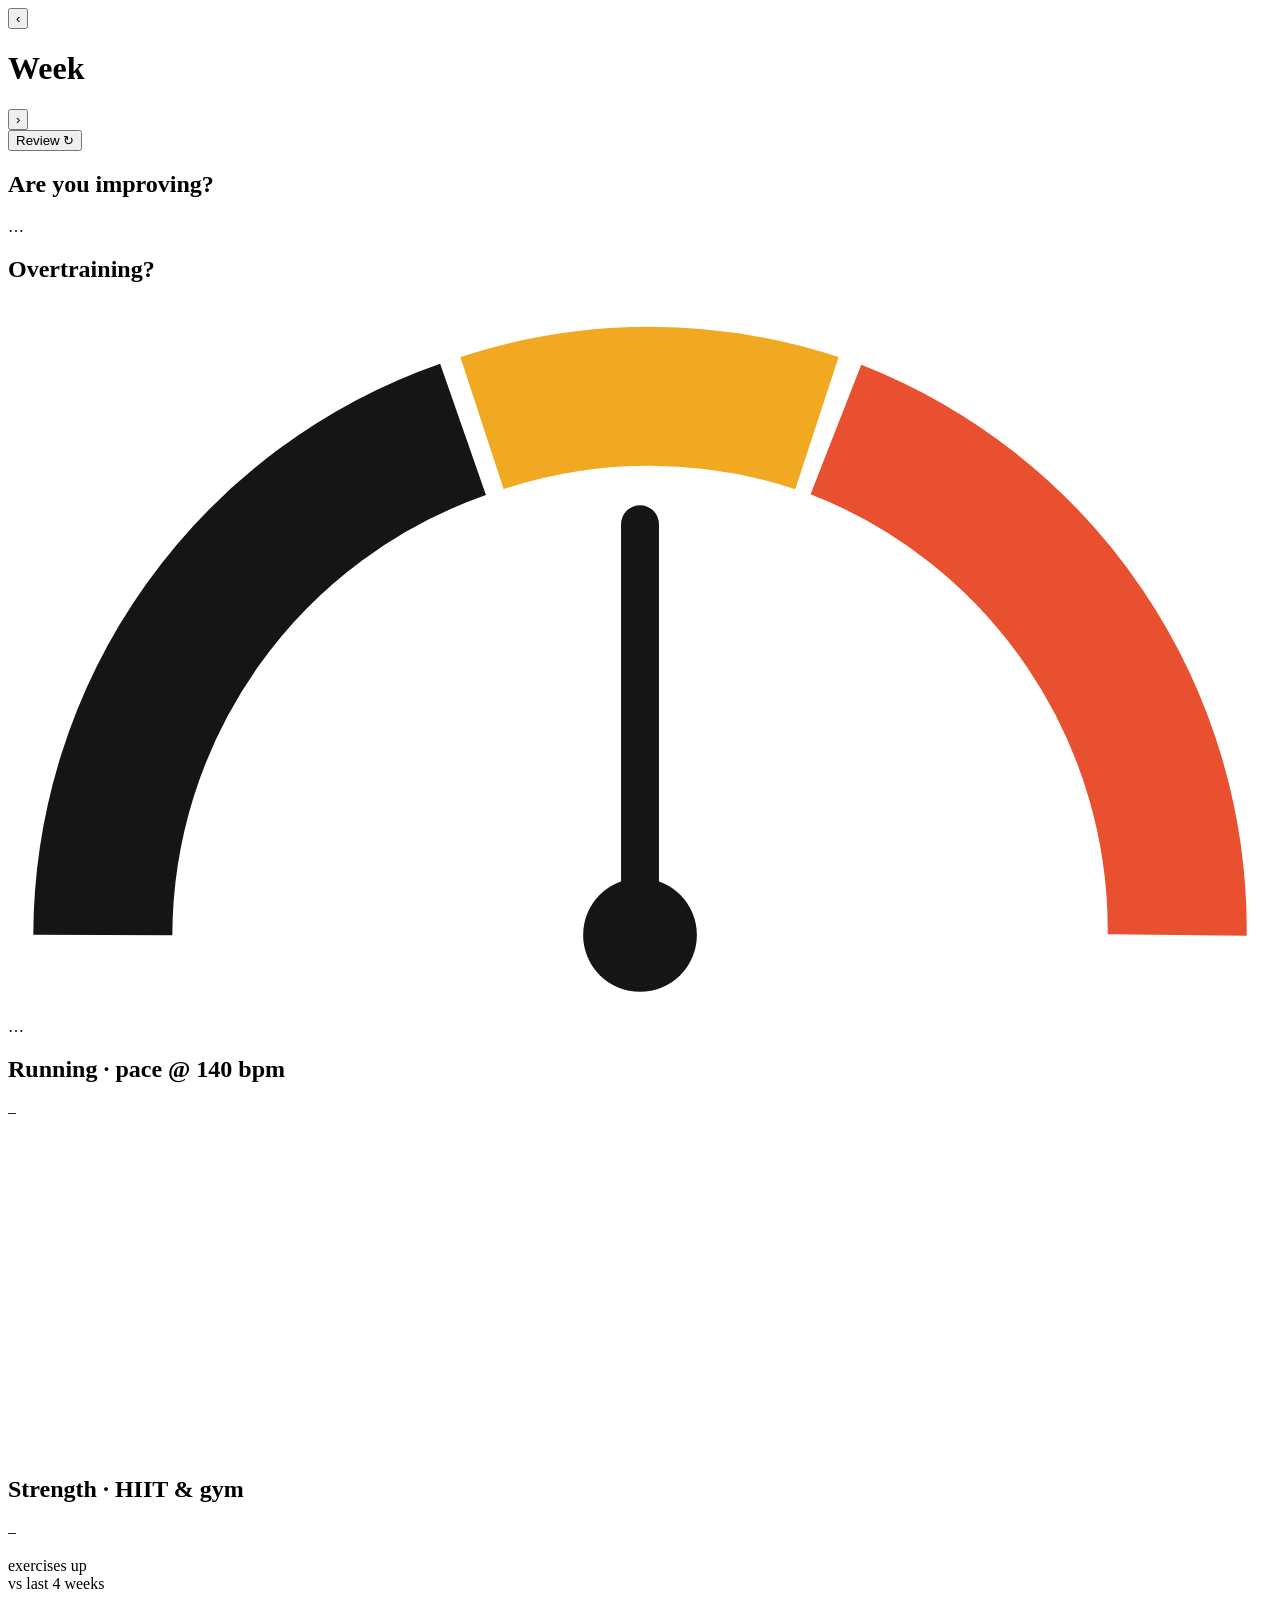
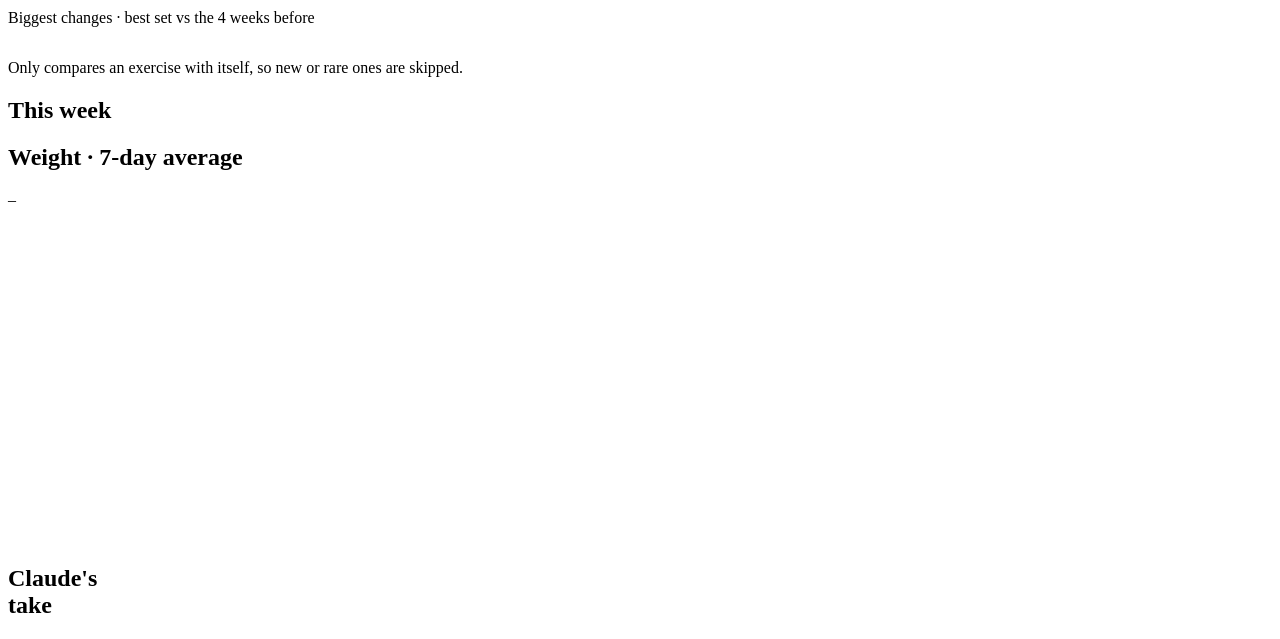
==== app/steady/static/index.html @ 01246076 "feat: weight trend toward your Garmin weight goal counts toward 'Are you improving?' - sync: patch g" ====
<!doctype html>
<html lang="en">
<head>
  <meta charset="utf-8">
  <meta name="viewport" content="width=device-width, initial-scale=1">
  <title>Steady</title>
  <link rel="icon" href="/static/favicon.svg" type="image/svg+xml">
  <link rel="stylesheet" href="/static/style.css">
</head>
<body>
  <main class="mc">
    <header class="bar">
      <div class="wkname">
        <button class="arrow" id="prev" aria-label="Previous week">‹</button>
        <h1 class="anton" id="weekno">Week</h1>
        <button class="arrow" id="next" aria-label="Next week">›</button>
      </div>
      <div class="meta">
        <span class="cap" id="dates"></span>
        <span class="sync" id="sync"></span>
      </div>
      <button class="primary" id="review-btn" aria-expanded="false" aria-controls="review-panel">Review ↻</button>
    </header>

    <section class="panel" id="review-panel" hidden>
      <form id="review-form">
        <fieldset>
          <legend class="note">Write a review for</legend>
          <label><input type="radio" name="range" value="week" checked> <span id="week-opt">This week</span></label>
          <label><input type="radio" name="range" value="4w"> Last 4 weeks</label>
          <label><input type="radio" name="range" value="custom"> Custom</label>
          <span class="custom">
            <label>From <input type="date" id="from"></label>
            <label>to <input type="date" id="to"></label>
          </span>
        </fieldset>
        <button class="primary" type="submit">Write it</button>
        <p class="note" id="review-status" role="status" aria-live="polite"></p>
      </form>
    </section>

    <div class="grid">
      <section class="tile verdict">
        <h2 class="cap">Are you improving?</h2>
        <p class="anton big" id="verdict">…</p>
        <p class="note" id="verdict-line"></p>
        <span class="disc d1" aria-hidden="true"></span><span class="disc d2" aria-hidden="true"></span>
      </section>

      <section class="tile gauge">
        <h2 class="cap">Overtraining?</h2>
        <svg viewBox="0 0 200 110" id="gauge-svg" role="img" aria-labelledby="gauge-word">
          <path d="M15 100 A85 85 0 0 1 72 20" fill="none" stroke="#151515" stroke-width="22"/>
          <path d="M75 19 A85 85 0 0 1 128 19" fill="none" stroke="#F2A922" stroke-width="22"/>
          <path d="M131 20 A85 85 0 0 1 185 100" fill="none" stroke="#E8502F" stroke-width="22"/>
          <line id="needle" x1="100" y1="100" x2="100" y2="35" stroke="#151515" stroke-width="6" stroke-linecap="round"/>
          <circle cx="100" cy="100" r="9" fill="#151515"/>
        </svg>
        <p class="anton mid" id="gauge-word">…</p>
        <p class="cap" id="gauge-line"></p>
      </section>

      <section class="tile running">
        <h2 class="cap">Running · pace @ 140 bpm</h2>
        <p class="num" id="pace">–</p>
        <svg viewBox="0 0 200 50" preserveAspectRatio="none" id="trend" aria-hidden="true"></svg>
        <p class="cap" id="pace-line"></p>
      </section>

      <section class="tile strength">
        <div>
          <h2 class="cap pink">Strength · HIIT &amp; gym</h2>
          <p class="anton big" id="str-n">–</p>
          <p class="cap">exercises up<br>vs last 4 weeks</p>
        </div>
        <div>
          <p class="note">Biggest changes · best set vs the 4 weeks before</p>
          <table class="ex"><tbody id="str-rows"></tbody></table>
          <p class="note small">Only compares an exercise with itself, so new or rare ones are skipped.</p>
        </div>
      </section>

      <section class="tile week">
        <div class="week-head">
          <h2 class="note" id="week-sum">This week</h2>
          <p class="note pair" id="pair" hidden></p>
        </div>
        <ol class="wk" id="days"></ol>
      </section>

      <section class="tile weight">
        <h2 class="cap">Weight · 7-day average</h2>
        <p class="num" id="kg">–</p>
        <svg viewBox="0 0 200 50" preserveAspectRatio="none" id="wtrend" aria-hidden="true"></svg>
        <p class="cap" id="kg-line"></p>
      </section>

      <section class="tile take">
        <h2 class="anton take-h">Claude's<br>take</h2>
        <div>
          <p id="take-text"></p>
          <p class="cap" id="take-meta"></p>
        </div>
      </section>
    </div>

    <section class="past" id="past" hidden>
      <h2 class="anton">Past reviews</h2>
      <div id="past-list"></div>
    </section>
  </main>
  <script src="/static/app.js"></script>
</body>
</html>
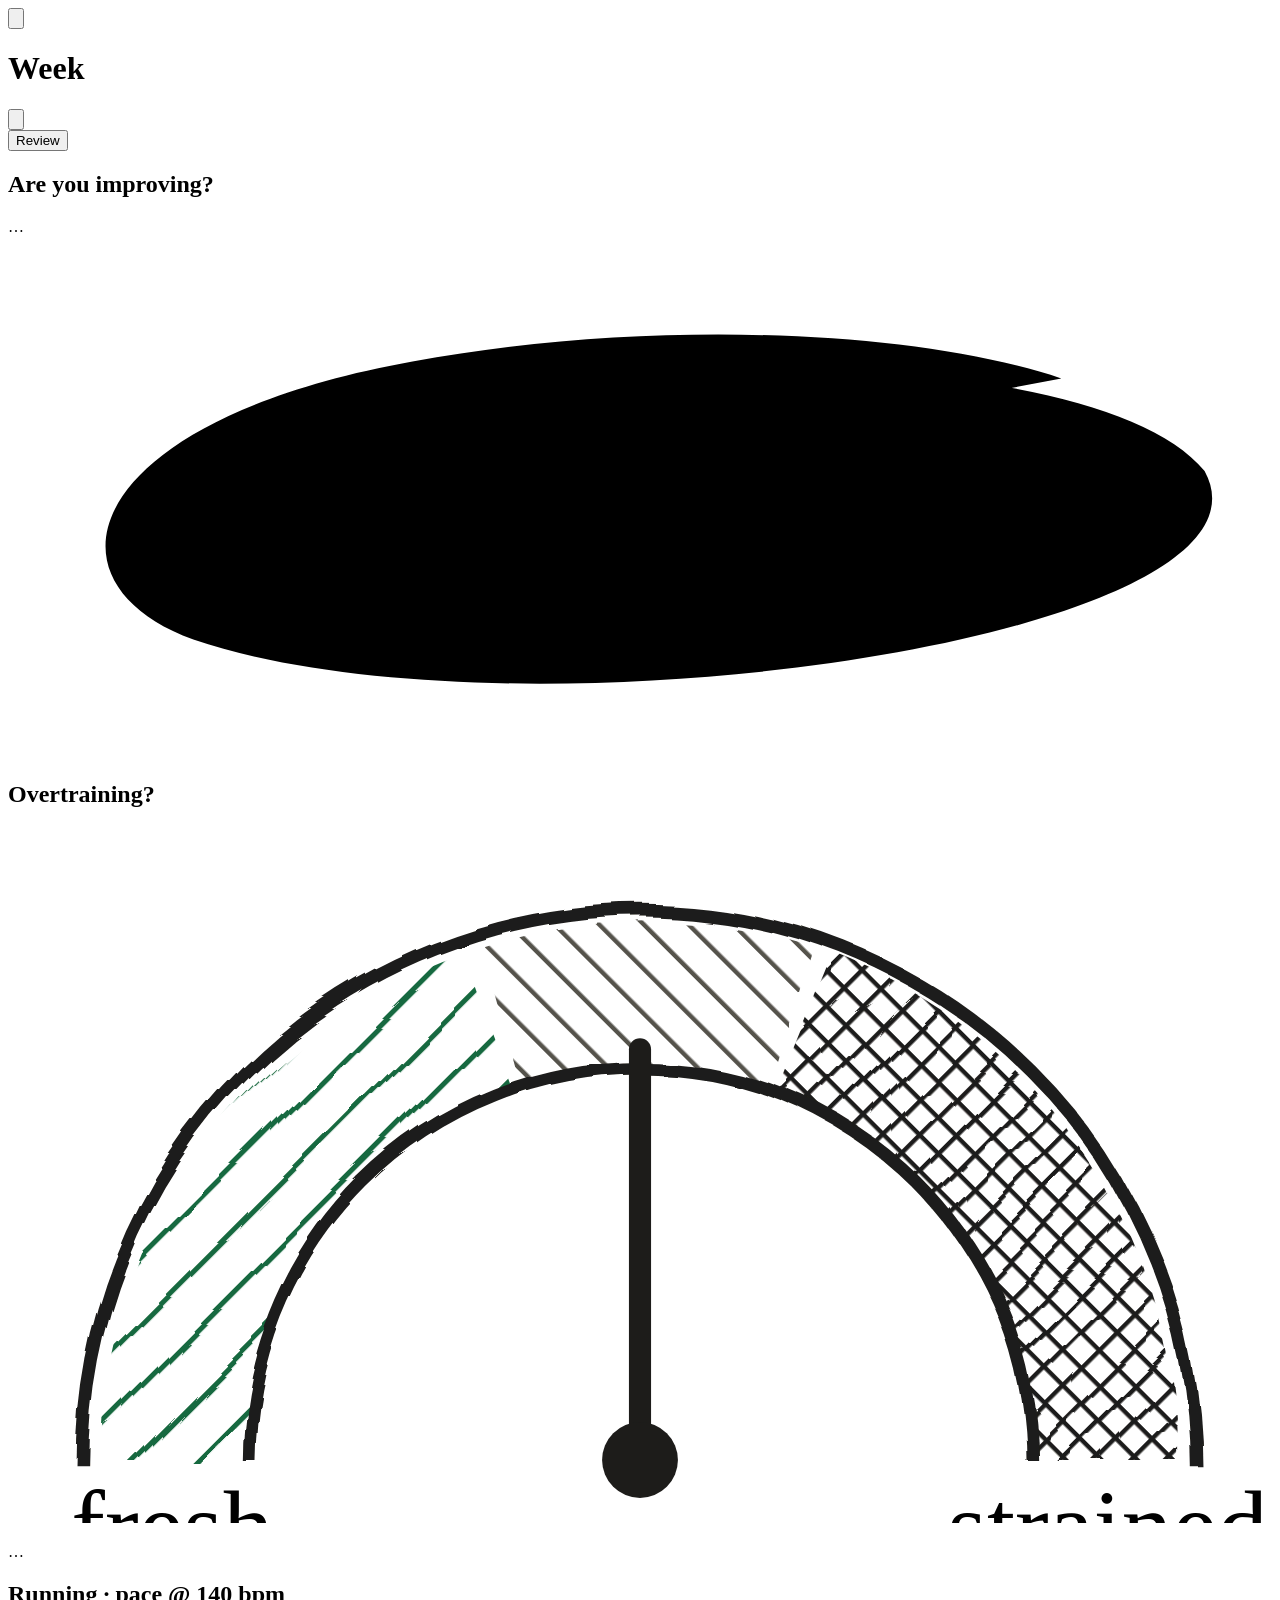
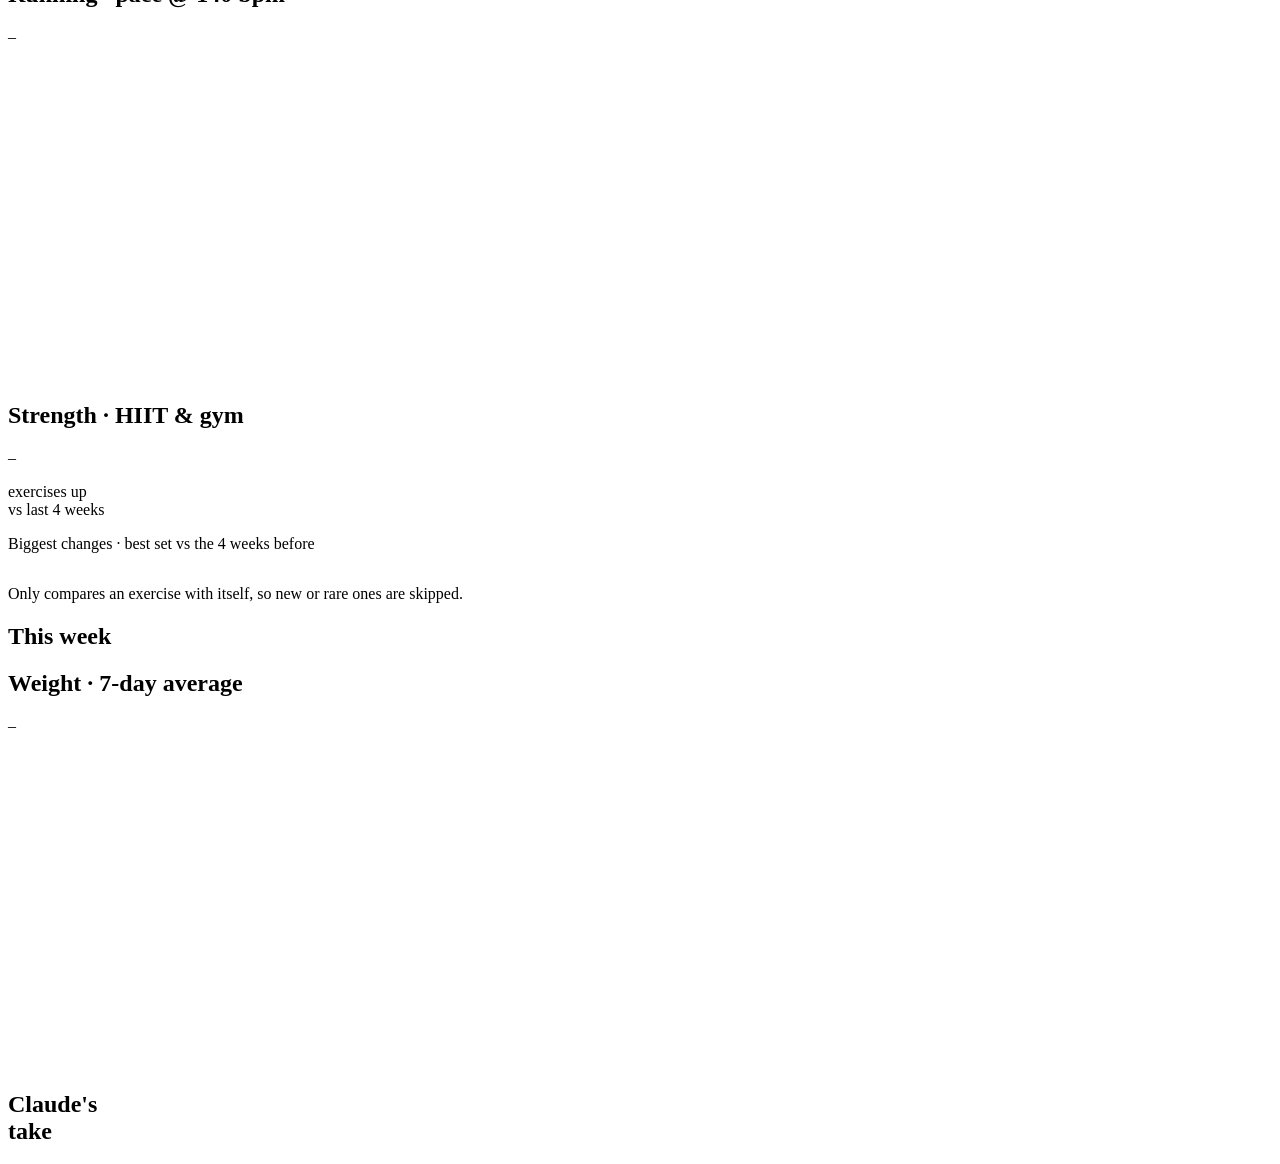
==== commit 7ba0d163: "Restyle dashboard as a conceptual sketch sheet Hand-ruled ink boxes on grainy paper, crosshatching f" ====
--- a/app/steady/static/index.html
+++ b/app/steady/static/index.html
@@ -8,21 +8,25 @@
   <link rel="stylesheet" href="/static/style.css">
 </head>
 <body>
+  <svg width="0" height="0" style="position:absolute" aria-hidden="true" focusable="false">
+    <filter id="rough-a"><feTurbulence type="fractalNoise" baseFrequency="0.03" numOctaves="2" seed="3"/><feDisplacementMap in="SourceGraphic" scale="4"/></filter>
+    <filter id="rough-b"><feTurbulence type="fractalNoise" baseFrequency="0.05" numOctaves="2" seed="11"/><feDisplacementMap in="SourceGraphic" scale="3"/></filter>
+  </svg>
   <main class="mc">
-    <header class="bar">
+    <header class="bar rule-line">
       <div class="wkname">
-        <button class="arrow" id="prev" aria-label="Previous week">‹</button>
-        <h1 class="anton" id="weekno">Week</h1>
-        <button class="arrow" id="next" aria-label="Next week">›</button>
+        <button class="arrow" id="prev" aria-label="Previous week"><svg viewBox="0 0 24 24" aria-hidden="true"><path d="M15 4 C11 8 8 10 6 12 C9 14 12 17 15 20"/></svg></button>
+        <h1 class="sk" id="weekno">Week</h1>
+        <button class="arrow" id="next" aria-label="Next week"><svg viewBox="0 0 24 24" aria-hidden="true"><path d="M9 4 C13 8 16 10 18 12 C15 14 12 17 9 20"/></svg></button>
       </div>
       <div class="meta">
         <span class="cap" id="dates"></span>
         <span class="sync" id="sync"></span>
       </div>
-      <button class="primary" id="review-btn" aria-expanded="false" aria-controls="review-panel">Review ↻</button>
+      <button class="primary" id="review-btn" aria-expanded="false" aria-controls="review-panel">Review</button>
     </header>
 
-    <section class="panel" id="review-panel" hidden>
+    <section class="rule panel" id="review-panel" hidden>
       <form id="review-form">
         <fieldset>
           <legend class="note">Write a review for</legend>
@@ -40,47 +44,58 @@
     </section>
 
     <div class="grid">
-      <section class="tile verdict">
+      <section class="rule tile verdict">
         <h2 class="cap">Are you improving?</h2>
-        <p class="anton big" id="verdict">…</p>
-        <p class="note" id="verdict-line"></p>
-        <span class="disc d1" aria-hidden="true"></span><span class="disc d2" aria-hidden="true"></span>
+        <div class="verdict-word">
+          <p class="sk big" id="verdict">…</p>
+          <svg class="scribble" viewBox="0 0 300 120" preserveAspectRatio="none" aria-hidden="true"><path d="M40 70 C30 26 250 10 284 52 C306 92 120 118 44 92 C6 78 18 40 96 26 C150 16 214 18 250 30"/></svg>
+        </div>
+        <p class="note annot" id="verdict-line"></p>
       </section>
 
-      <section class="tile gauge">
+      <section class="rule tile gauge">
         <h2 class="cap">Overtraining?</h2>
         <svg viewBox="0 0 200 110" id="gauge-svg" role="img" aria-labelledby="gauge-word">
-          <path d="M15 100 A85 85 0 0 1 72 20" fill="none" stroke="#151515" stroke-width="22"/>
-          <path d="M75 19 A85 85 0 0 1 128 19" fill="none" stroke="#F2A922" stroke-width="22"/>
-          <path d="M131 20 A85 85 0 0 1 185 100" fill="none" stroke="#E8502F" stroke-width="22"/>
-          <line id="needle" x1="100" y1="100" x2="100" y2="35" stroke="#151515" stroke-width="6" stroke-linecap="round"/>
-          <circle cx="100" cy="100" r="9" fill="#151515"/>
+          <defs>
+            <pattern id="h1" width="7" height="7" patternUnits="userSpaceOnUse" patternTransform="rotate(45)"><line x1="0" y1="0" x2="0" y2="7" stroke="#18693F" stroke-width="1.6"/></pattern>
+            <pattern id="h2" width="5" height="5" patternUnits="userSpaceOnUse" patternTransform="rotate(-45)"><line x1="0" y1="0" x2="0" y2="5" stroke="#55524C" stroke-width="1.4"/></pattern>
+            <pattern id="h3" width="4" height="4" patternUnits="userSpaceOnUse" patternTransform="rotate(45)"><path d="M0 0V4M0 0H4" stroke="#1D1C1A" stroke-width="1.4"/></pattern>
+          </defs>
+          <g class="ink" filter="url(#rough-b)">
+            <path d="M15 100 A85 85 0 0 1 72 20 L80 42 A62 62 0 0 0 38 100 Z" fill="url(#h1)"/>
+            <path d="M75 19 A85 85 0 0 1 128 19 L121 41 A62 62 0 0 0 81 41 Z" fill="url(#h2)"/>
+            <path d="M131 20 A85 85 0 0 1 185 100 L162 100 A62 62 0 0 0 122 42 Z" fill="url(#h3)"/>
+            <path d="M12 101 A88 88 0 0 1 188 101 M38 100 A62 62 0 0 1 162 100" fill="none" stroke="#1D1C1A" stroke-width="2"/>
+          </g>
+          <text x="26" y="116" class="g-l" text-anchor="middle">fresh</text><text x="174" y="116" class="g-l" text-anchor="middle">strained</text>
+          <line id="needle" x1="100" y1="100" x2="100" y2="35" stroke="#1D1C1A" stroke-width="3.5" stroke-linecap="round"/>
+          <circle cx="100" cy="100" r="6" fill="#1D1C1A"/>
         </svg>
-        <p class="anton mid" id="gauge-word">…</p>
-        <p class="cap" id="gauge-line"></p>
+        <p class="sk mid" id="gauge-word">…</p>
+        <p class="note" id="gauge-line"></p>
       </section>
 
-      <section class="tile running">
+      <section class="rule tile running">
         <h2 class="cap">Running · pace @ 140 bpm</h2>
         <p class="num" id="pace">–</p>
         <svg viewBox="0 0 200 50" preserveAspectRatio="none" id="trend" aria-hidden="true"></svg>
-        <p class="cap" id="pace-line"></p>
+        <p class="note" id="pace-line"></p>
       </section>
 
-      <section class="tile strength">
+      <section class="rule tile strength">
         <div>
-          <h2 class="cap pink">Strength · HIIT &amp; gym</h2>
-          <p class="anton big" id="str-n">–</p>
-          <p class="cap">exercises up<br>vs last 4 weeks</p>
+          <h2 class="cap">Strength · HIIT &amp; gym</h2>
+          <p class="sk big" id="str-n">–</p>
+          <p class="note">exercises up<br>vs last 4 weeks</p>
         </div>
         <div>
-          <p class="note">Biggest changes · best set vs the 4 weeks before</p>
+          <p class="cap">Biggest changes · best set vs the 4 weeks before</p>
           <table class="ex"><tbody id="str-rows"></tbody></table>
           <p class="note small">Only compares an exercise with itself, so new or rare ones are skipped.</p>
         </div>
       </section>
 
-      <section class="tile week">
+      <section class="rule tile week">
         <div class="week-head">
           <h2 class="note" id="week-sum">This week</h2>
           <p class="note pair" id="pair" hidden></p>
@@ -88,24 +103,24 @@
         <ol class="wk" id="days"></ol>
       </section>
 
-      <section class="tile weight">
+      <section class="rule tile weight">
         <h2 class="cap">Weight · 7-day average</h2>
         <p class="num" id="kg">–</p>
         <svg viewBox="0 0 200 50" preserveAspectRatio="none" id="wtrend" aria-hidden="true"></svg>
-        <p class="cap" id="kg-line"></p>
+        <p class="note" id="kg-line"></p>
       </section>
 
-      <section class="tile take">
-        <h2 class="anton take-h">Claude's<br>take</h2>
+      <section class="rule tile take">
+        <h2 class="sk take-h">Claude's<br>take</h2>
         <div>
           <p id="take-text"></p>
-          <p class="cap" id="take-meta"></p>
+          <p class="note" id="take-meta"></p>
         </div>
       </section>
     </div>
 
-    <section class="past" id="past" hidden>
-      <h2 class="anton">Past reviews</h2>
+    <section class="rule past" id="past" hidden>
+      <h2 class="sk">Past reviews</h2>
       <div id="past-list"></div>
     </section>
   </main>
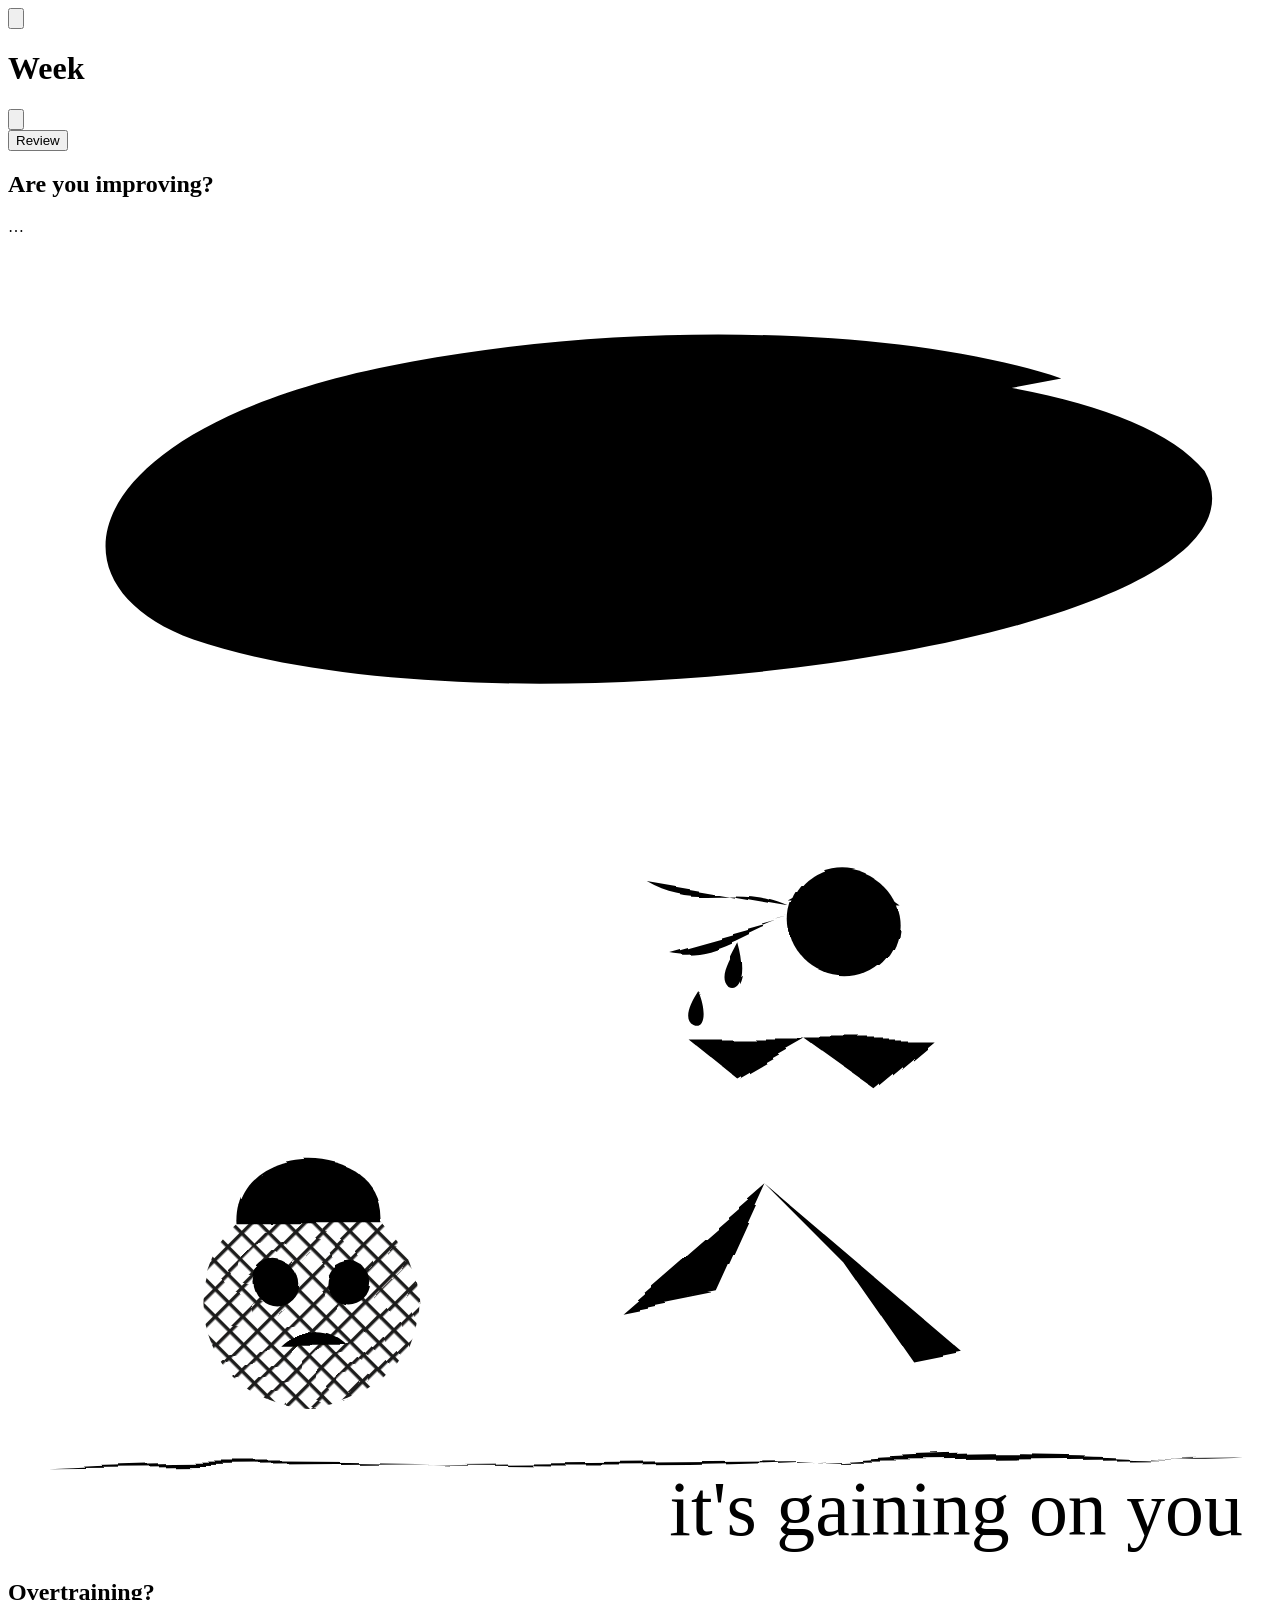
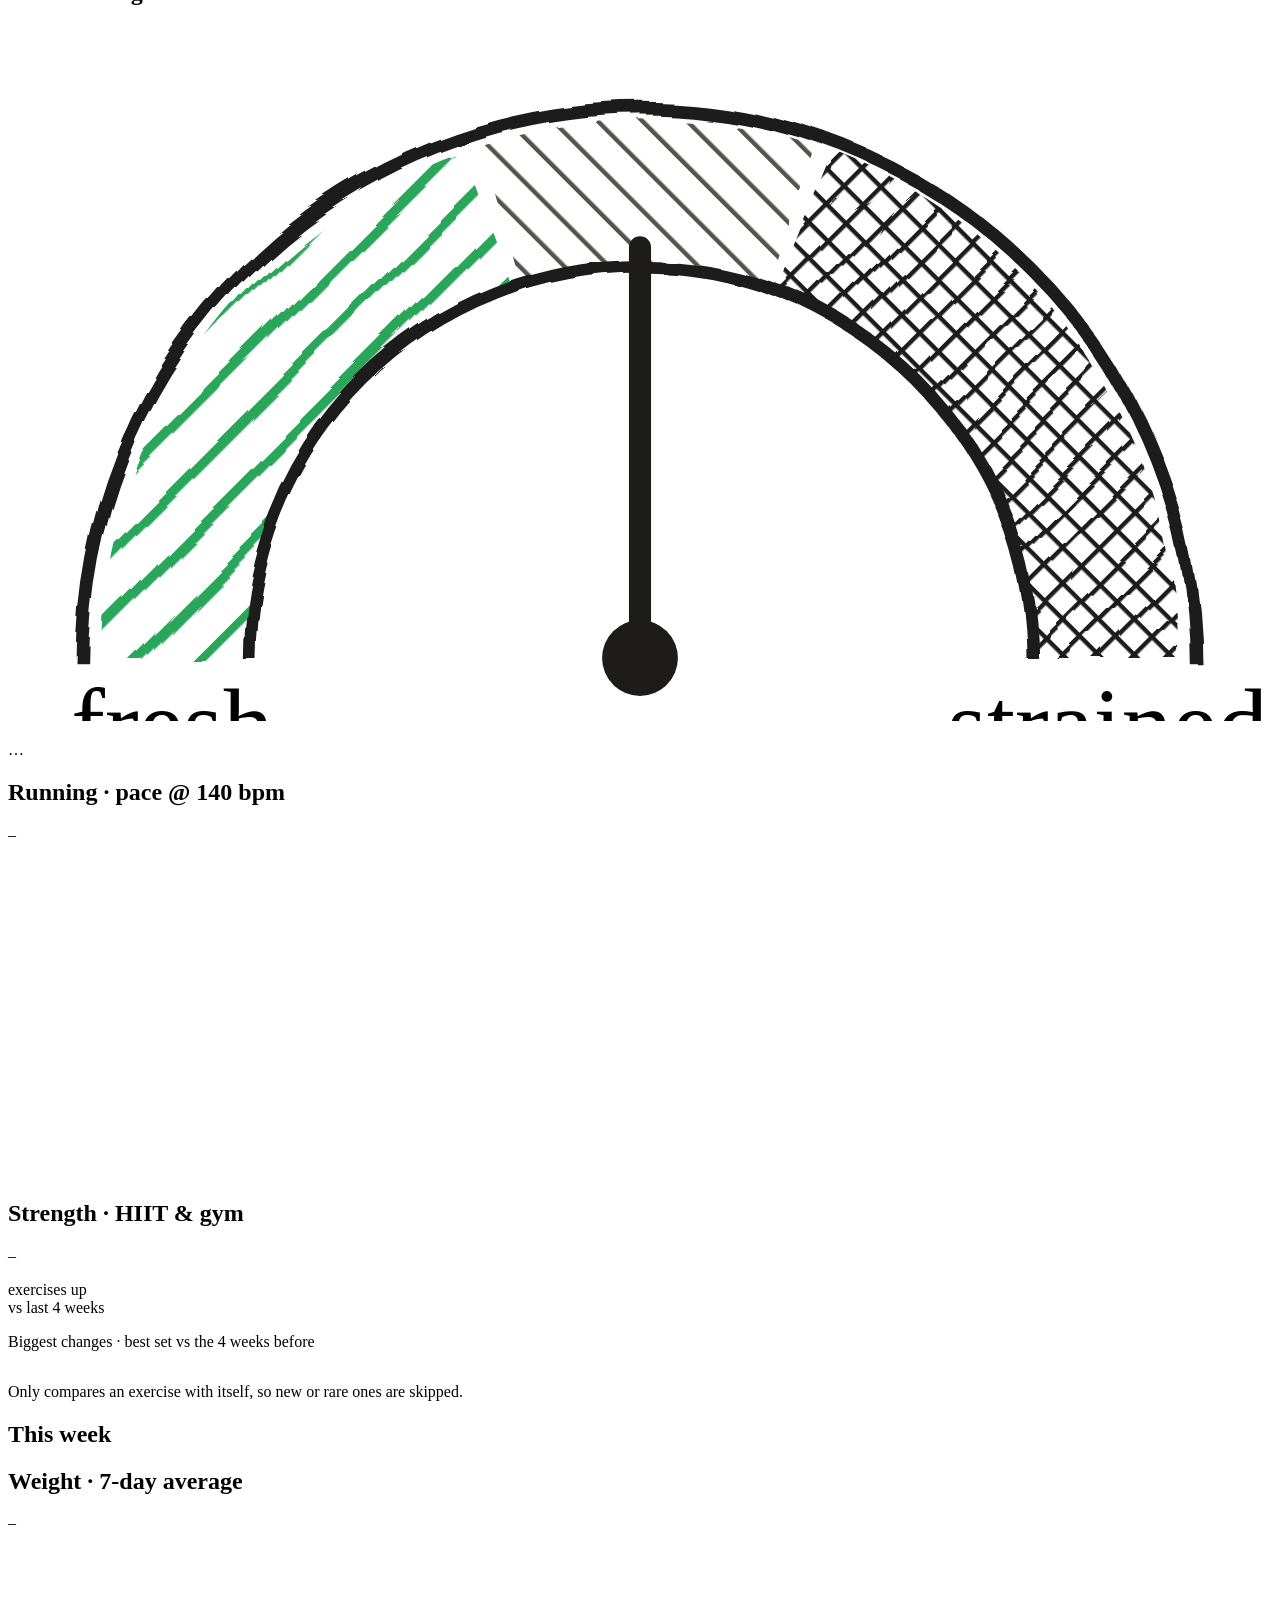
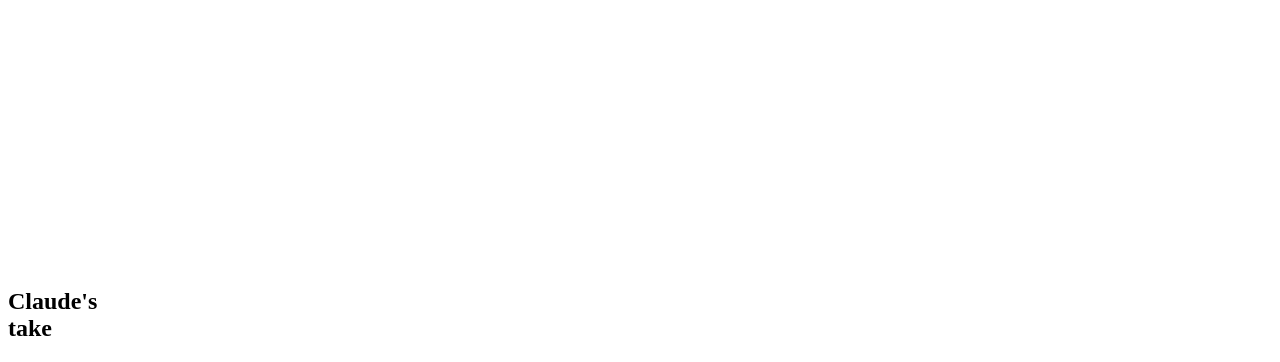
==== commit f37d3127: "Add sport doodle to the verdict, make the green louder Stick runner chased by a kettlebell. A highli" ====
--- a/app/steady/static/index.html
+++ b/app/steady/static/index.html
@@ -51,13 +51,31 @@
           <svg class="scribble" viewBox="0 0 300 120" preserveAspectRatio="none" aria-hidden="true"><path d="M40 70 C30 26 250 10 284 52 C306 92 120 118 44 92 C6 78 18 40 96 26 C150 16 214 18 250 30"/></svg>
         </div>
         <p class="note annot" id="verdict-line"></p>
+        <svg class="doodle" viewBox="0 0 260 160" aria-hidden="true" focusable="false">
+          <g class="ink" filter="url(#rough-b)">
+            <path class="ground" d="M8 142 C60 139 120 144 180 140 C215 138 238 141 254 140"/>
+            <circle cx="172" cy="30" r="11"/>
+            <path class="band" d="M161 26 C168 22 178 22 183 26 M161 27 C150 22 142 28 132 22 M161 29 C152 31 146 38 136 36"/>
+            <path d="M168 42 L156 84 M164 54 L178 64 L190 54 M164 54 L150 62 L140 54 M156 84 L172 100 L186 120 L196 118 M156 84 L146 106 L126 110"/>
+            <path d="M177 32 C179 34 179 36 177 37"/>
+            <path class="sweat" d="M150 34 C148 38 146 41 148 43 C150 44 152 41 150 34 M142 44 C140 47 139 50 141 51 C143 52 144 49 142 44"/>
+            <path class="speed" d="M112 48 H132 M106 62 H128 M114 76 H134"/>
+            <circle cx="62" cy="108" r="22" fill="url(#h3)"/>
+            <path d="M47 92 C46 74 78 74 77 92"/>
+            <circle cx="55" cy="104" r="4.5" class="eye"/><circle cx="70" cy="104" r="4.5" class="eye"/>
+            <path d="M49 96 L59 99 M76 96 L66 99 M56 117 C60 113 66 113 70 117"/>
+            <path d="M54 129 L46 140 M70 129 L80 139 M42 140 H50 M78 139 H86"/>
+            <path class="speed" d="M8 96 H28 M4 110 H24 M10 124 H30"/>
+          </g>
+          <text x="254" y="156" text-anchor="end" class="doodle-note">it's gaining on you</text>
+        </svg>
       </section>
 
       <section class="rule tile gauge">
         <h2 class="cap">Overtraining?</h2>
         <svg viewBox="0 0 200 110" id="gauge-svg" role="img" aria-labelledby="gauge-word">
           <defs>
-            <pattern id="h1" width="7" height="7" patternUnits="userSpaceOnUse" patternTransform="rotate(45)"><line x1="0" y1="0" x2="0" y2="7" stroke="#18693F" stroke-width="1.6"/></pattern>
+            <pattern id="h1" width="7" height="7" patternUnits="userSpaceOnUse" patternTransform="rotate(45)"><line x1="0" y1="0" x2="0" y2="7" stroke="#2BA65A" stroke-width="3"/></pattern>
             <pattern id="h2" width="5" height="5" patternUnits="userSpaceOnUse" patternTransform="rotate(-45)"><line x1="0" y1="0" x2="0" y2="5" stroke="#55524C" stroke-width="1.4"/></pattern>
             <pattern id="h3" width="4" height="4" patternUnits="userSpaceOnUse" patternTransform="rotate(45)"><path d="M0 0V4M0 0H4" stroke="#1D1C1A" stroke-width="1.4"/></pattern>
           </defs>
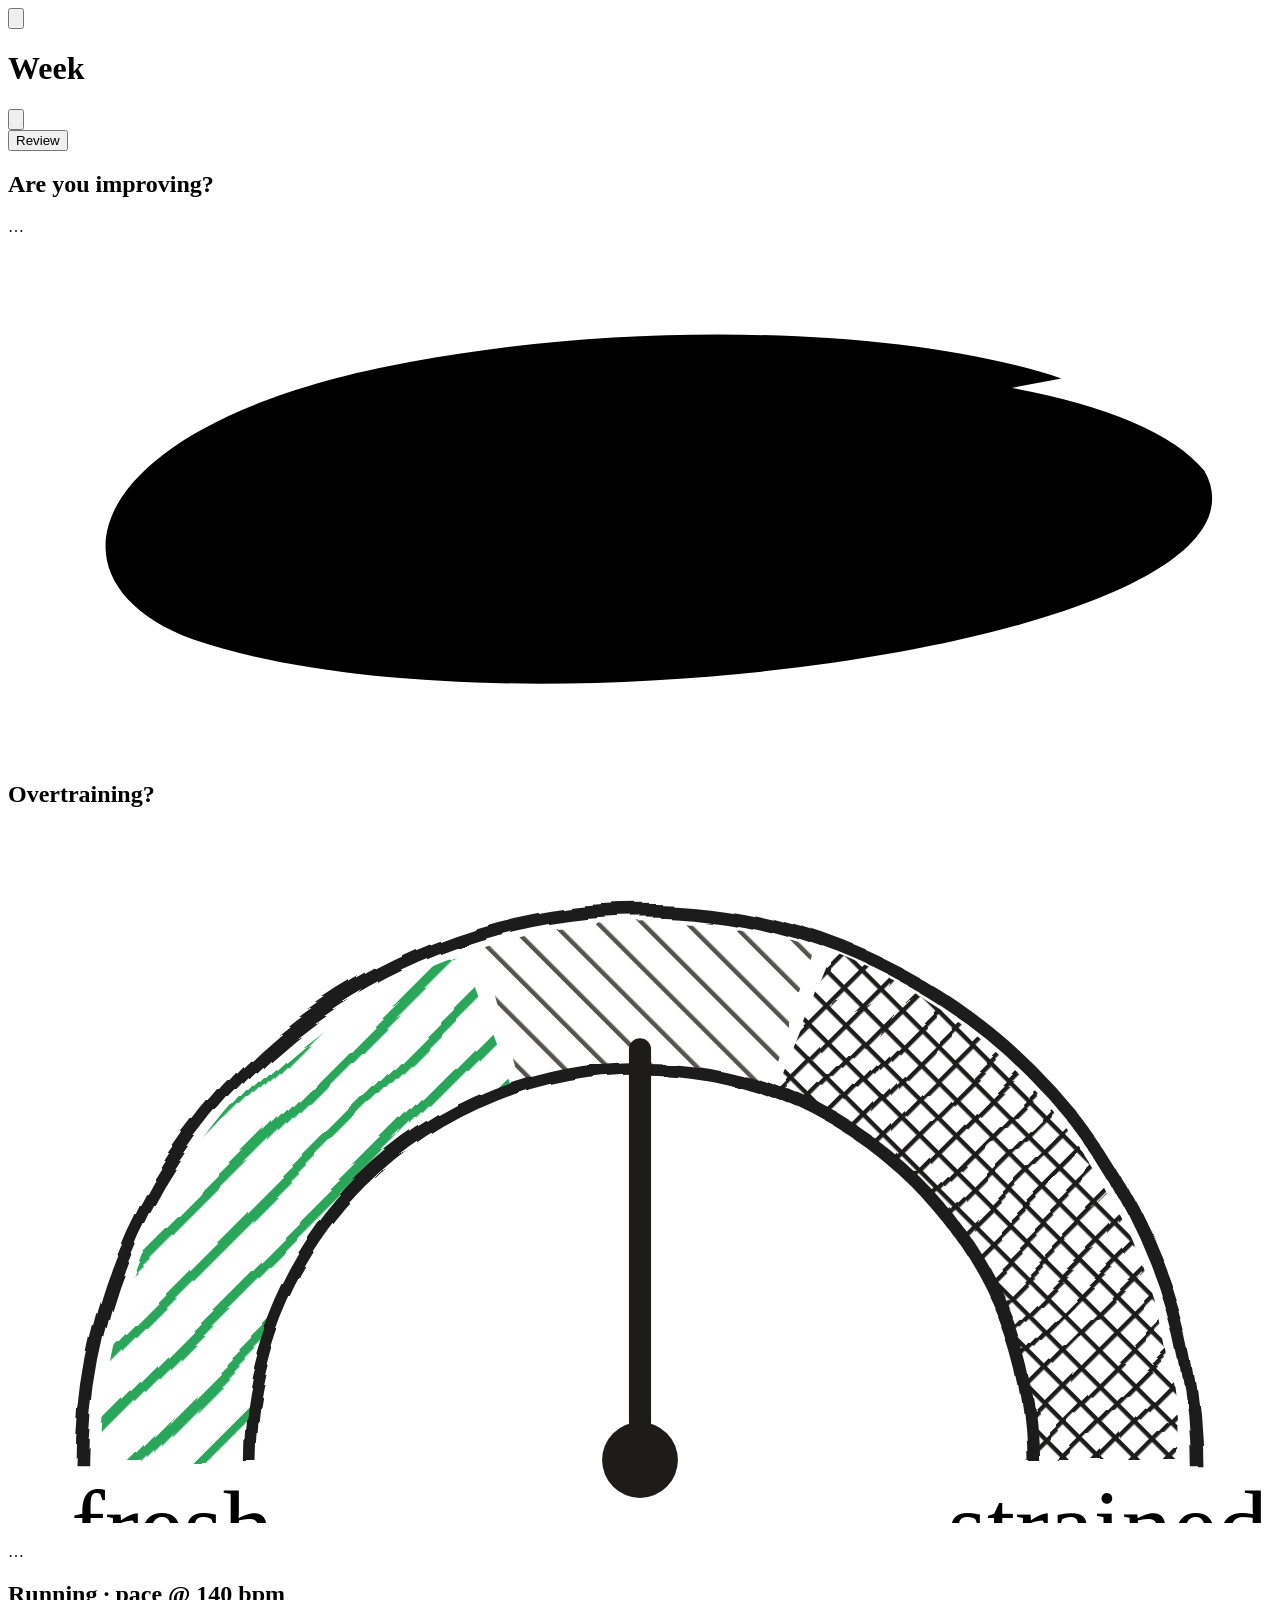
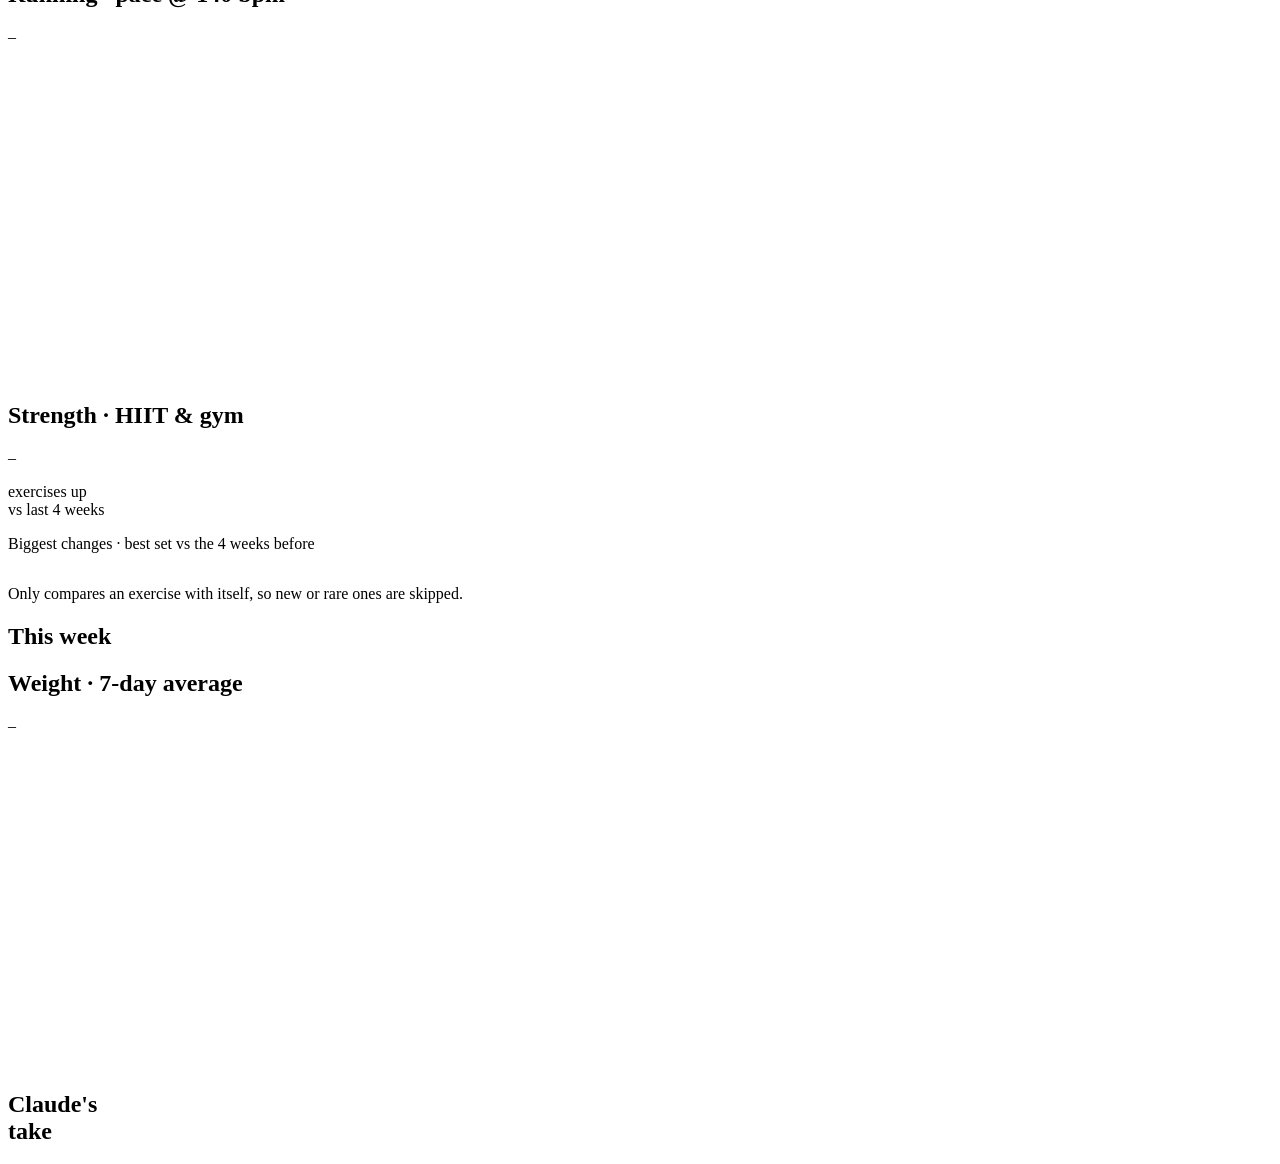
==== commit 267354dc: "Remove the verdict doodle Co-Authored-By: Claude Opus 5.5 <noreply@anthropic.com>" ====
--- a/app/steady/static/index.html
+++ b/app/steady/static/index.html
@@ -51,24 +51,6 @@
           <svg class="scribble" viewBox="0 0 300 120" preserveAspectRatio="none" aria-hidden="true"><path d="M40 70 C30 26 250 10 284 52 C306 92 120 118 44 92 C6 78 18 40 96 26 C150 16 214 18 250 30"/></svg>
         </div>
         <p class="note annot" id="verdict-line"></p>
-        <svg class="doodle" viewBox="0 0 260 160" aria-hidden="true" focusable="false">
-          <g class="ink" filter="url(#rough-b)">
-            <path class="ground" d="M8 142 C60 139 120 144 180 140 C215 138 238 141 254 140"/>
-            <circle cx="172" cy="30" r="11"/>
-            <path class="band" d="M161 26 C168 22 178 22 183 26 M161 27 C150 22 142 28 132 22 M161 29 C152 31 146 38 136 36"/>
-            <path d="M168 42 L156 84 M164 54 L178 64 L190 54 M164 54 L150 62 L140 54 M156 84 L172 100 L186 120 L196 118 M156 84 L146 106 L126 110"/>
-            <path d="M177 32 C179 34 179 36 177 37"/>
-            <path class="sweat" d="M150 34 C148 38 146 41 148 43 C150 44 152 41 150 34 M142 44 C140 47 139 50 141 51 C143 52 144 49 142 44"/>
-            <path class="speed" d="M112 48 H132 M106 62 H128 M114 76 H134"/>
-            <circle cx="62" cy="108" r="22" fill="url(#h3)"/>
-            <path d="M47 92 C46 74 78 74 77 92"/>
-            <circle cx="55" cy="104" r="4.5" class="eye"/><circle cx="70" cy="104" r="4.5" class="eye"/>
-            <path d="M49 96 L59 99 M76 96 L66 99 M56 117 C60 113 66 113 70 117"/>
-            <path d="M54 129 L46 140 M70 129 L80 139 M42 140 H50 M78 139 H86"/>
-            <path class="speed" d="M8 96 H28 M4 110 H24 M10 124 H30"/>
-          </g>
-          <text x="254" y="156" text-anchor="end" class="doodle-note">it's gaining on you</text>
-        </svg>
       </section>
 
       <section class="rule tile gauge">
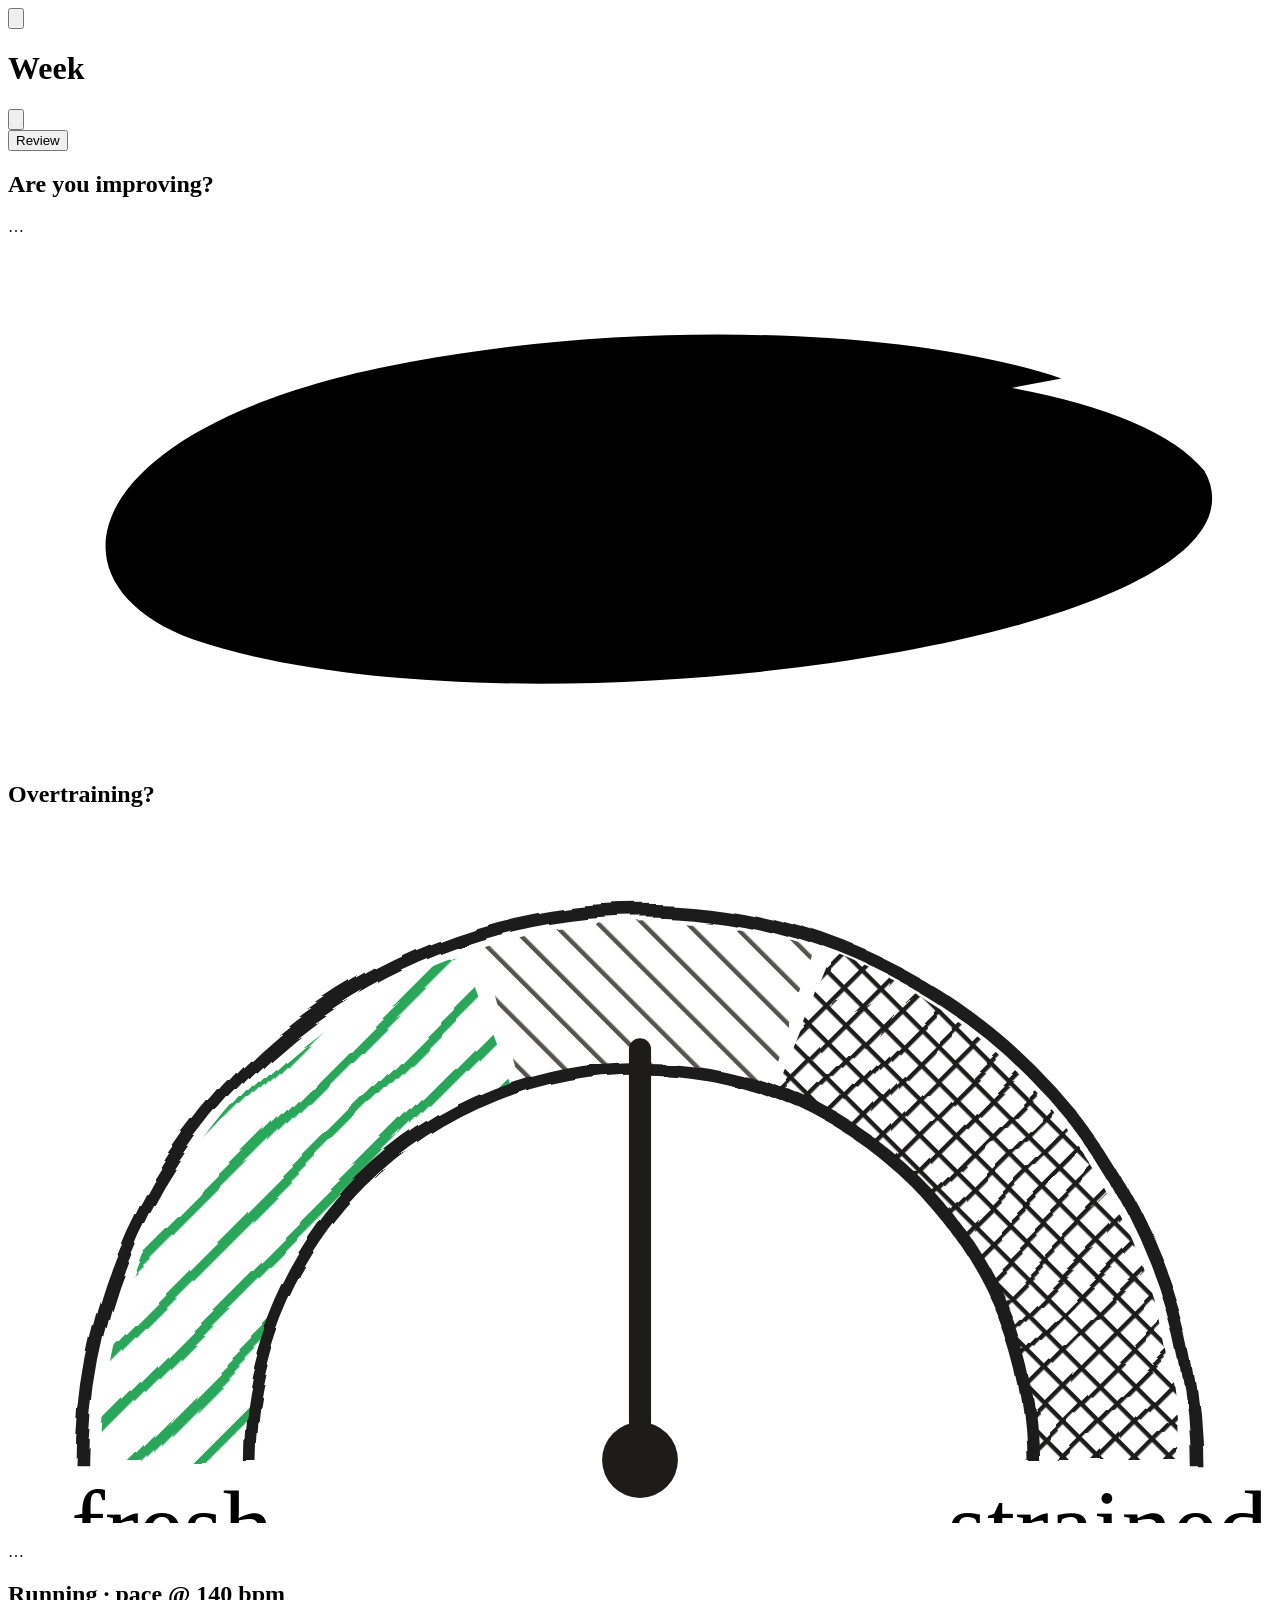
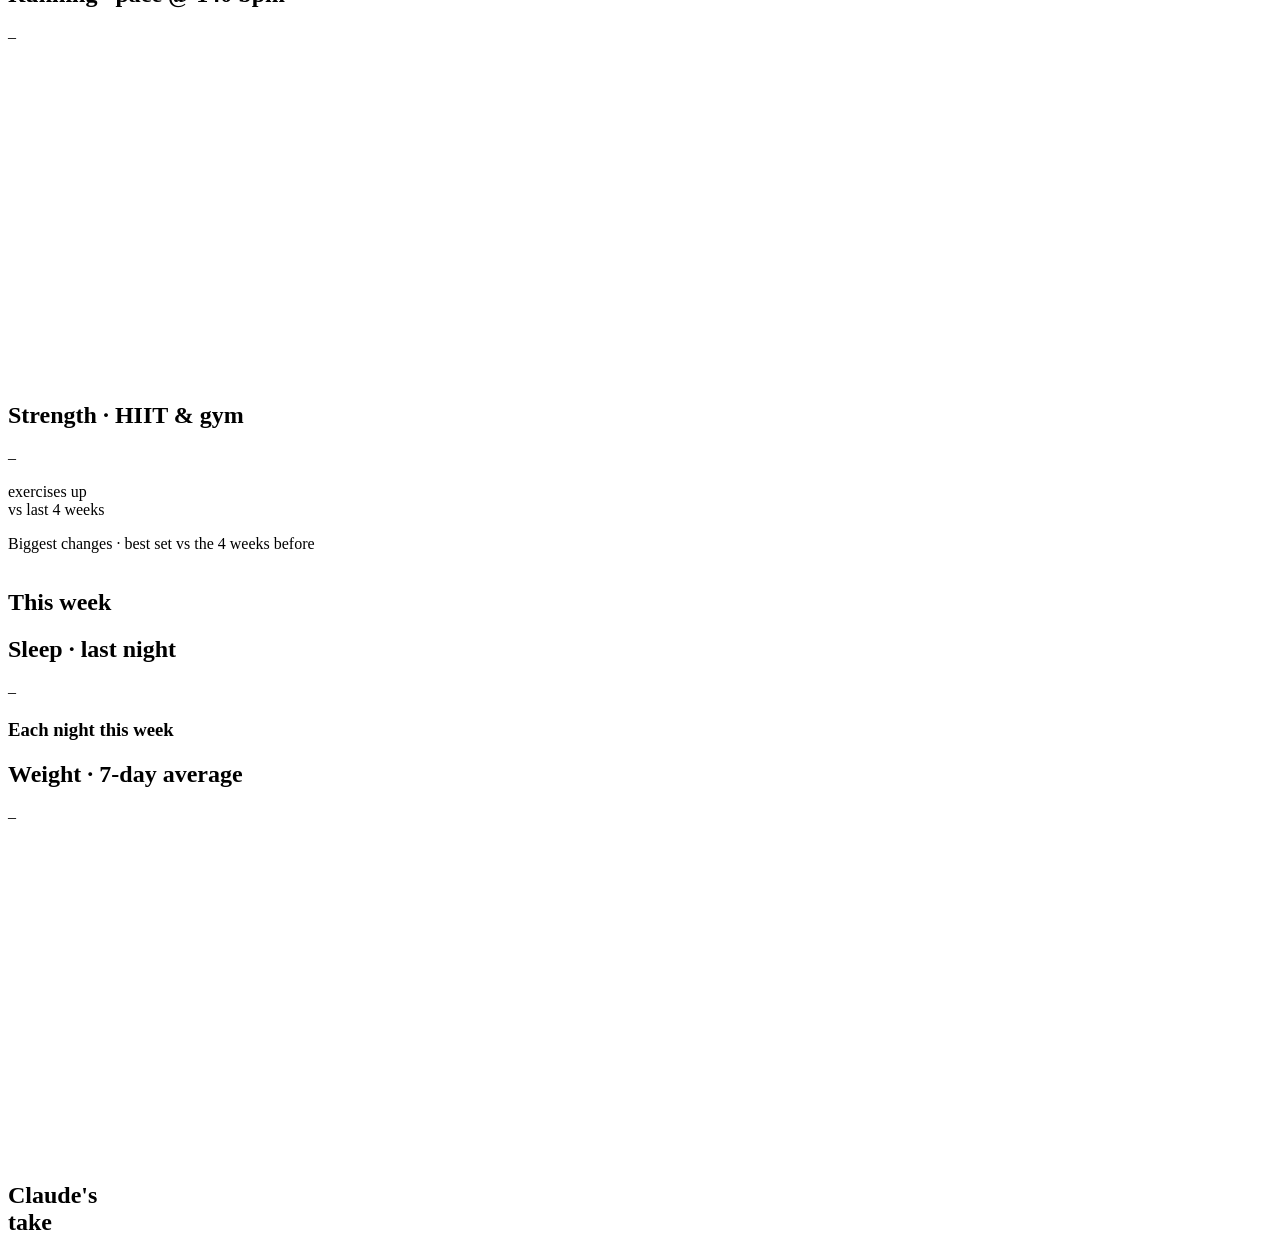
==== commit 35b6f6c2: "Sleep details and a verdict scorecard Sleep box: last night's total, score and stage breakdown, each" ====
--- a/app/steady/static/index.html
+++ b/app/steady/static/index.html
@@ -51,6 +51,7 @@
           <svg class="scribble" viewBox="0 0 300 120" preserveAspectRatio="none" aria-hidden="true"><path d="M40 70 C30 26 250 10 284 52 C306 92 120 118 44 92 C6 78 18 40 96 26 C150 16 214 18 250 30"/></svg>
         </div>
         <p class="note annot" id="verdict-line"></p>
+        <ul class="signals" id="signals" aria-label="What the verdict counts"></ul>
       </section>
 
       <section class="rule tile gauge">
@@ -91,7 +92,6 @@
         <div>
           <p class="cap">Biggest changes · best set vs the 4 weeks before</p>
           <table class="ex"><tbody id="str-rows"></tbody></table>
-          <p class="note small">Only compares an exercise with itself, so new or rare ones are skipped.</p>
         </div>
       </section>
 
@@ -101,6 +101,21 @@
           <p class="note pair" id="pair" hidden></p>
         </div>
         <ol class="wk" id="days"></ol>
+      </section>
+
+      <section class="rule tile sleep">
+        <div>
+          <h2 class="cap">Sleep · last night</h2>
+          <p class="num" id="slept">–</p>
+          <p class="note" id="sleep-score"></p>
+          <div class="stages" id="stages" aria-hidden="true"></div>
+          <ul class="stage-key" id="stage-key"></ul>
+        </div>
+        <div>
+          <h3 class="cap">Each night this week</h3>
+          <ol class="nights" id="nights"></ol>
+          <p class="note" id="sleep-line"></p>
+        </div>
       </section>
 
       <section class="rule tile weight">
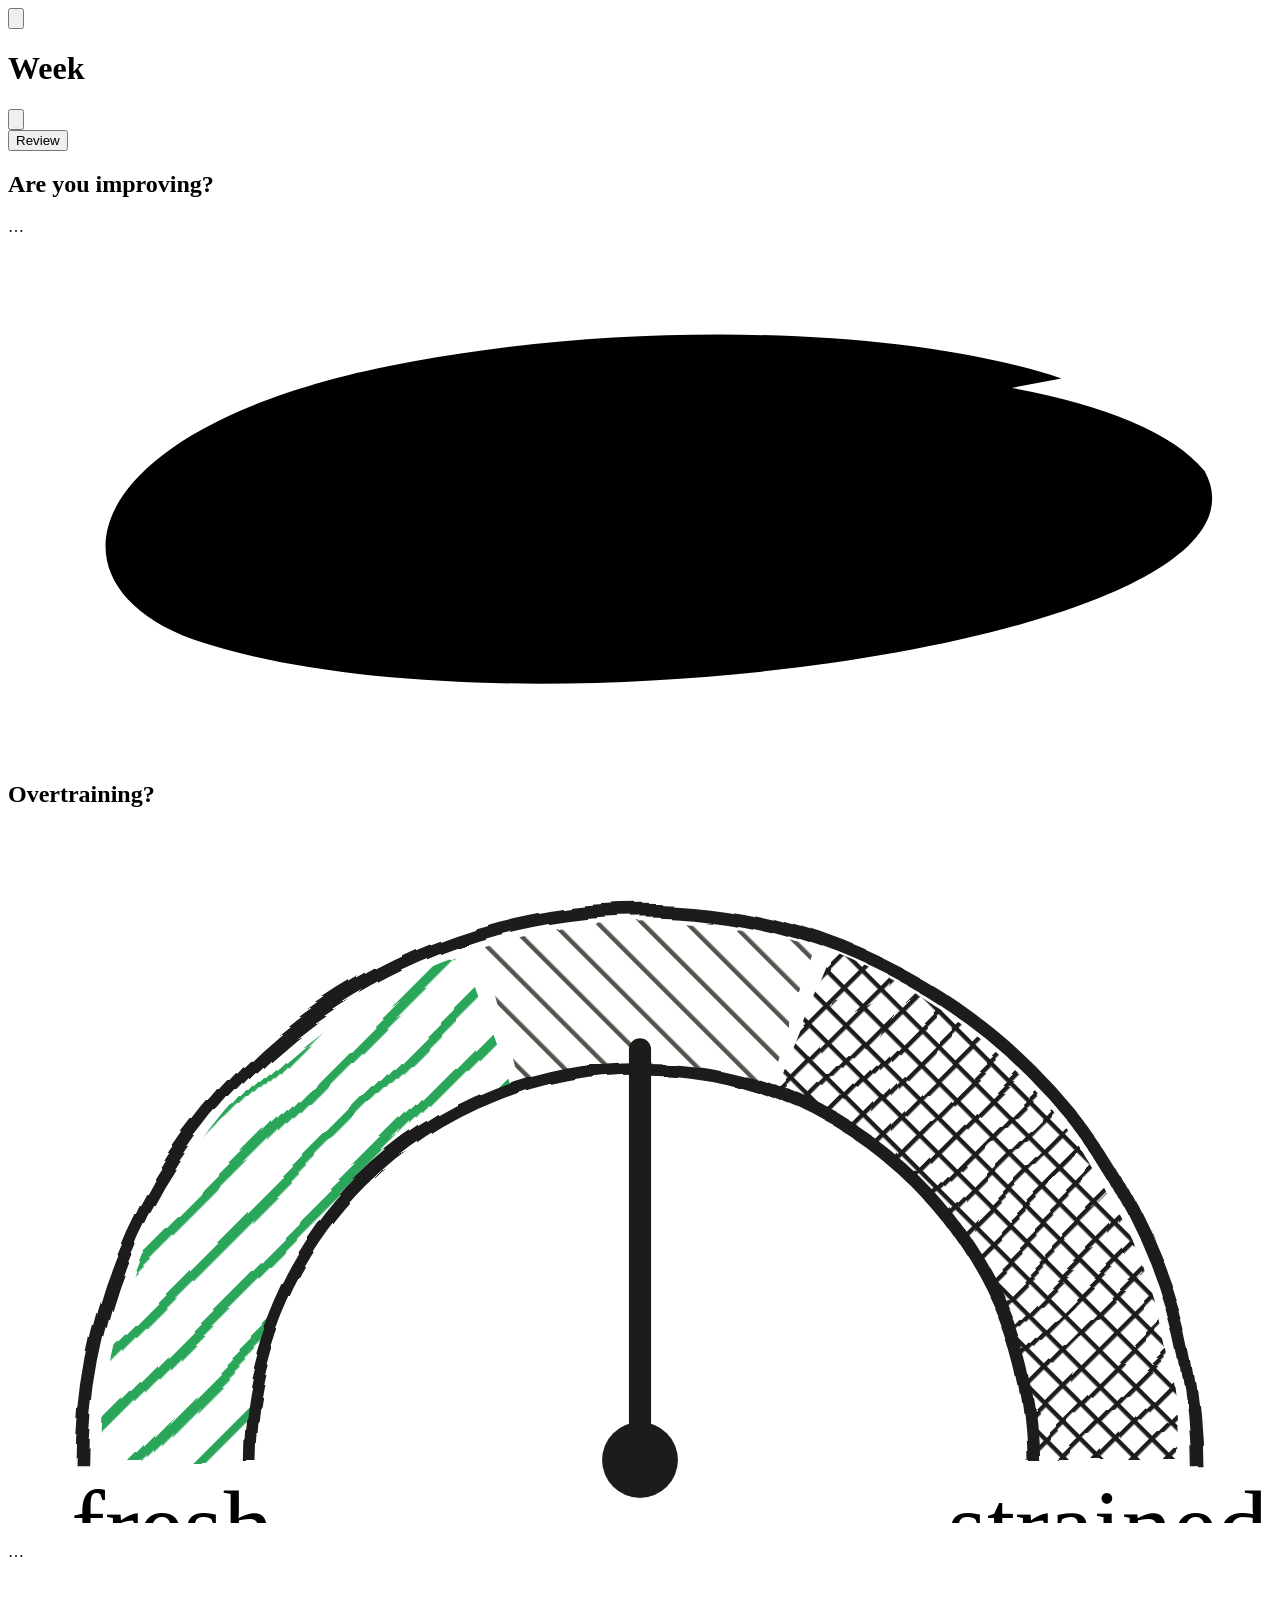
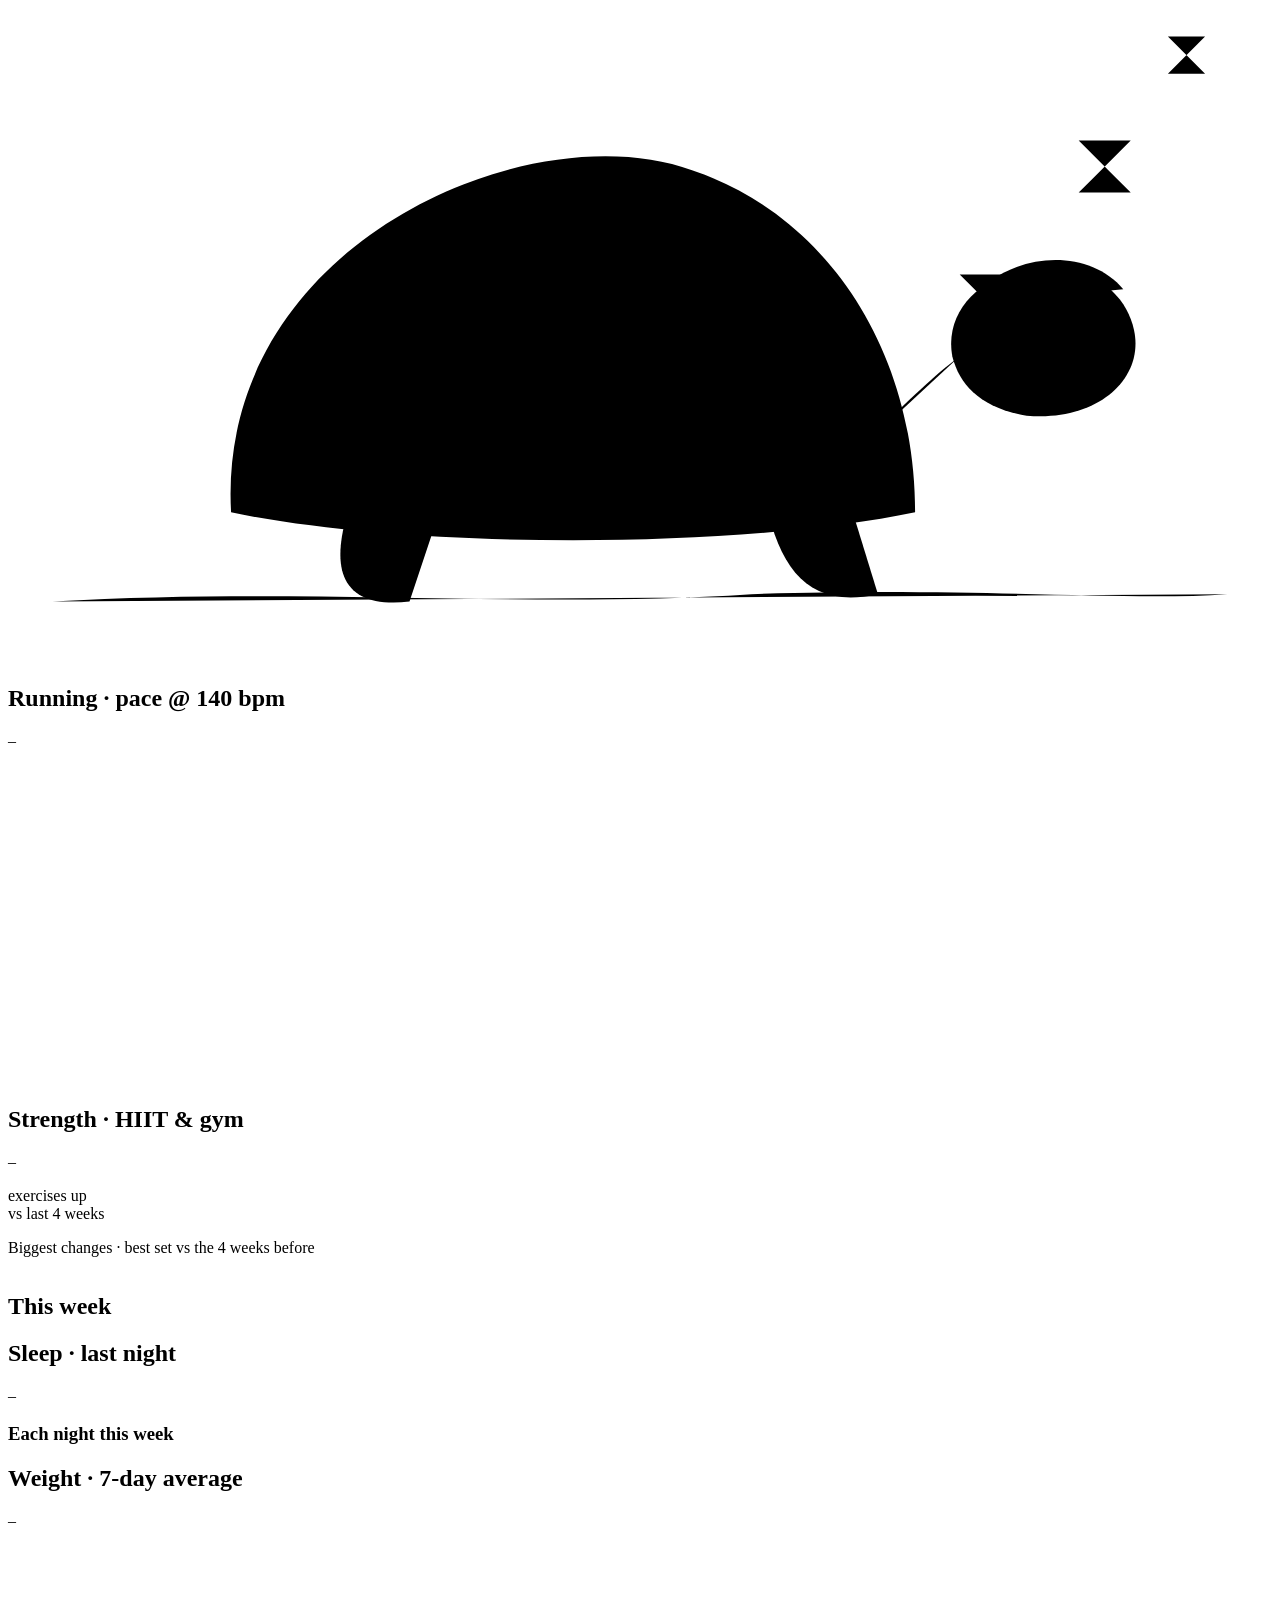
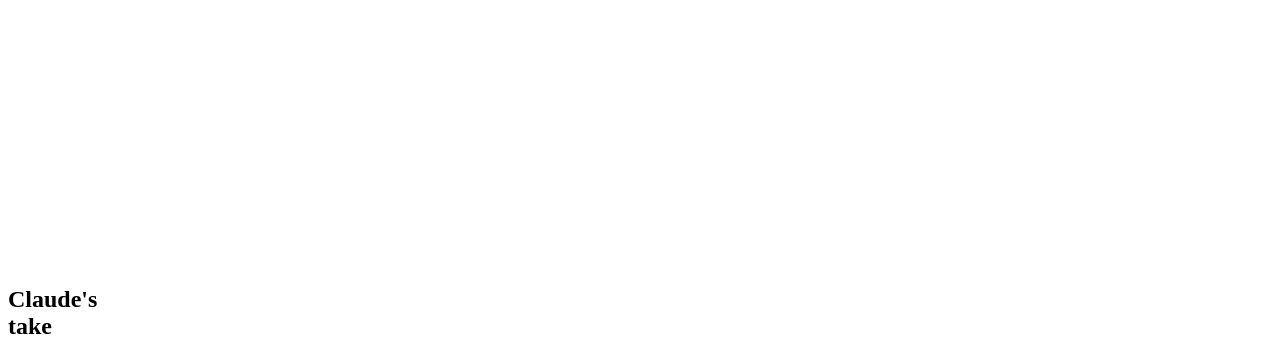
==== commit 98f7af74: "Gochi Hand for green lettering; tortoise mascot Green labels and highlighted numbers switch from Kal" ====
--- a/app/steady/static/index.html
+++ b/app/steady/static/index.html
@@ -74,6 +74,29 @@
         </svg>
         <p class="sk mid" id="gauge-word">…</p>
         <p class="note" id="gauge-line"></p>
+        <!-- Shelly, the steady tortoise: jogs when fresh, walks when normal, naps in its shell when strained -->
+        <svg class="mascot" viewBox="0 0 170 92" aria-hidden="true">
+          <defs><pattern id="mh" width="5" height="5" patternUnits="userSpaceOnUse" patternTransform="rotate(40)"><path d="M0 0 V5" stroke="#55524C" stroke-width="1.1"/></pattern></defs>
+          <path class="m-ground" d="M6 84 C40 82 70 85 100 83 C130 82 150 84 164 83"/>
+          <g class="m-speed"><path d="M4 48 H18 M2 58 H14 M8 68 H20"/></g>
+          <g class="m-body">
+            <path class="m-tail" d="M33 70 L22 67"/>
+            <g class="m-head">
+              <path d="M114 64 C120 58 124 54 128 51"/>
+              <path d="M127 51 C125 40 143 34 150 44 C155 52 148 60 137 59 C131 58 128 55 127 51Z"/>
+              <circle class="m-eye" cx="142" cy="45" r="1.8"/>
+              <path d="M141 53 Q145 55 149 51"/>
+              <path class="m-band" d="M129 44 C134 37 145 36 150 42"/>
+            </g>
+            <path class="m-shell" d="M30 72 C28 36 70 18 92 26 C110 32 122 50 122 72 C98 77 54 77 30 72Z"/>
+            <g class="m-legs">
+              <path class="m-back" d="M46 71 C43 80 45 85 54 84 L58 72"/>
+              <path class="m-front" d="M102 71 C104 80 108 85 117 83 L113 70"/>
+            </g>
+            <path class="m-scutes" d="M58 44 L74 36 L92 41 L96 56 L78 63 L60 58 Z M60 58 L48 72 M78 63 L78 75 M96 56 L110 71 M58 44 L42 50 M92 41 L104 36"/>
+          </g>
+          <g class="m-zzz"><path d="M128 40 H138 L128 50 H138 M144 22 H151 L144 29 H151 M156 8 H161 L156 13 H161"/></g>
+        </svg>
       </section>
 
       <section class="rule tile running">
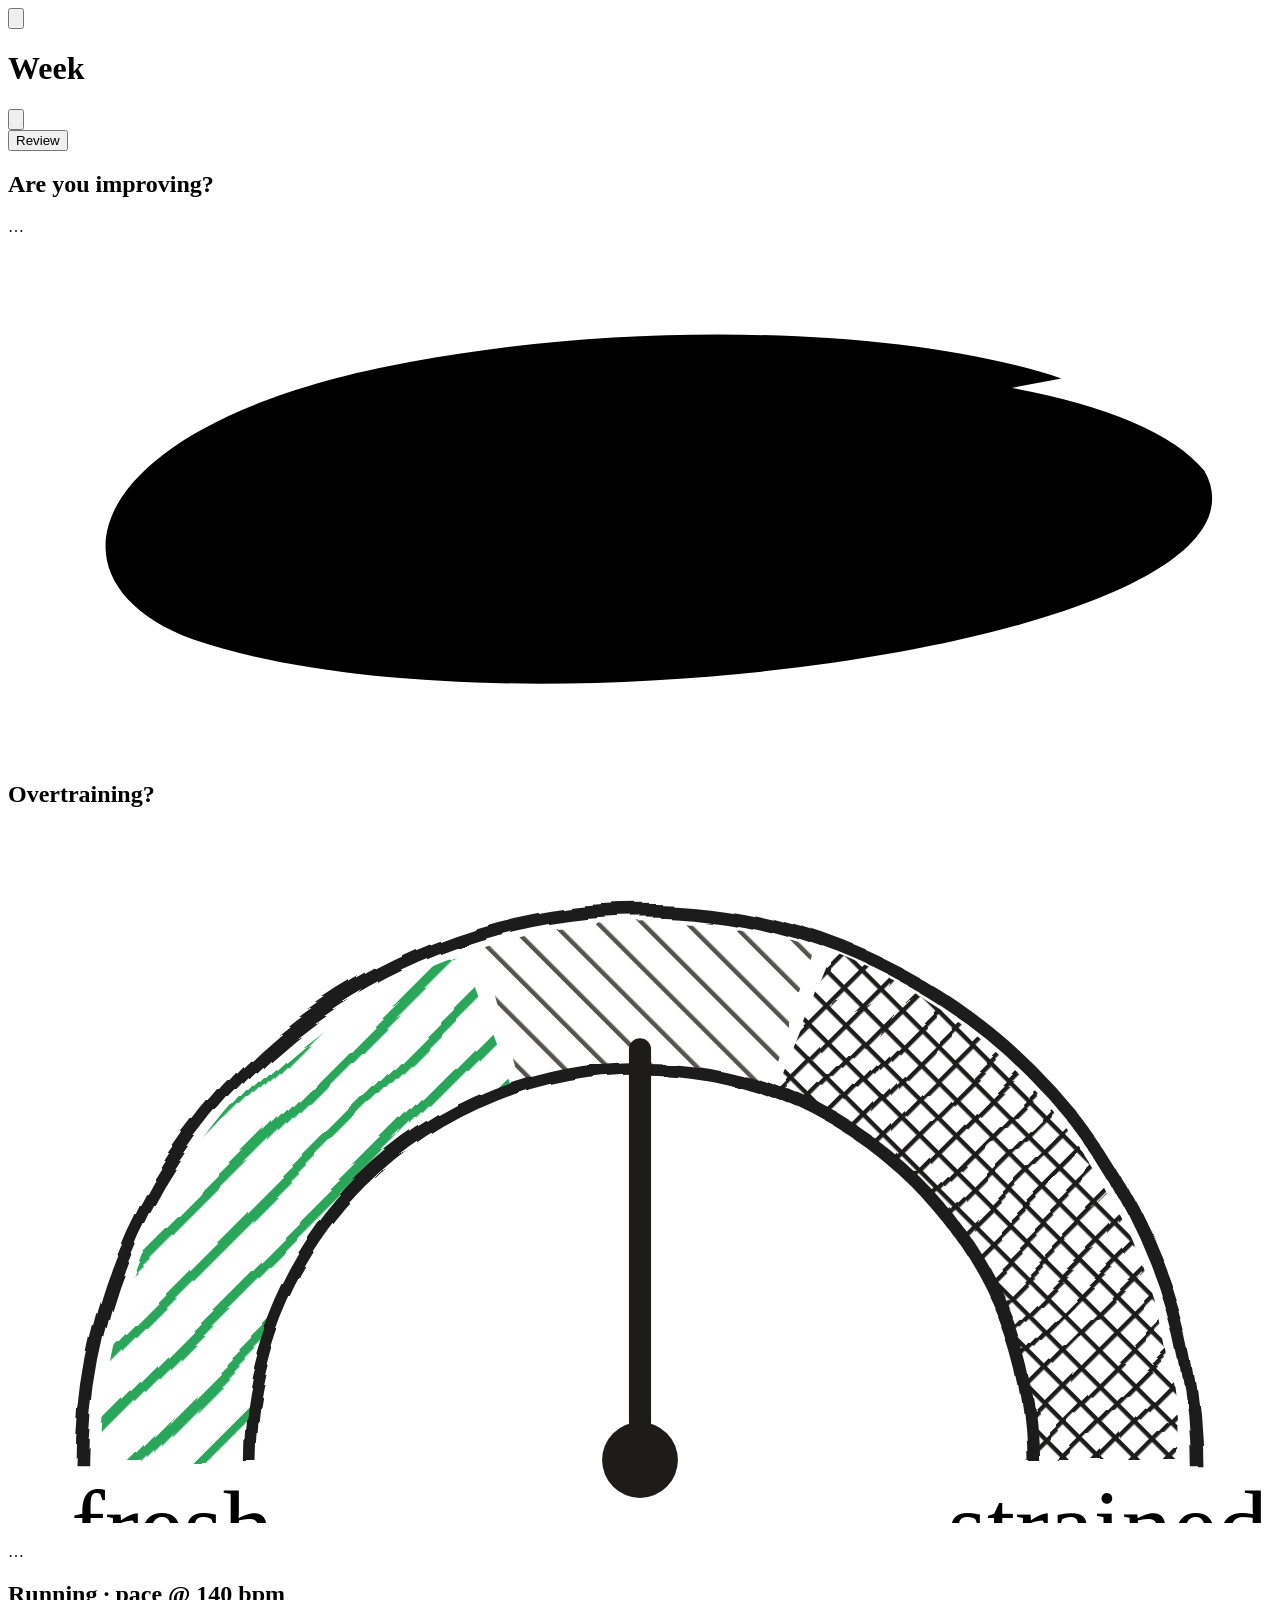
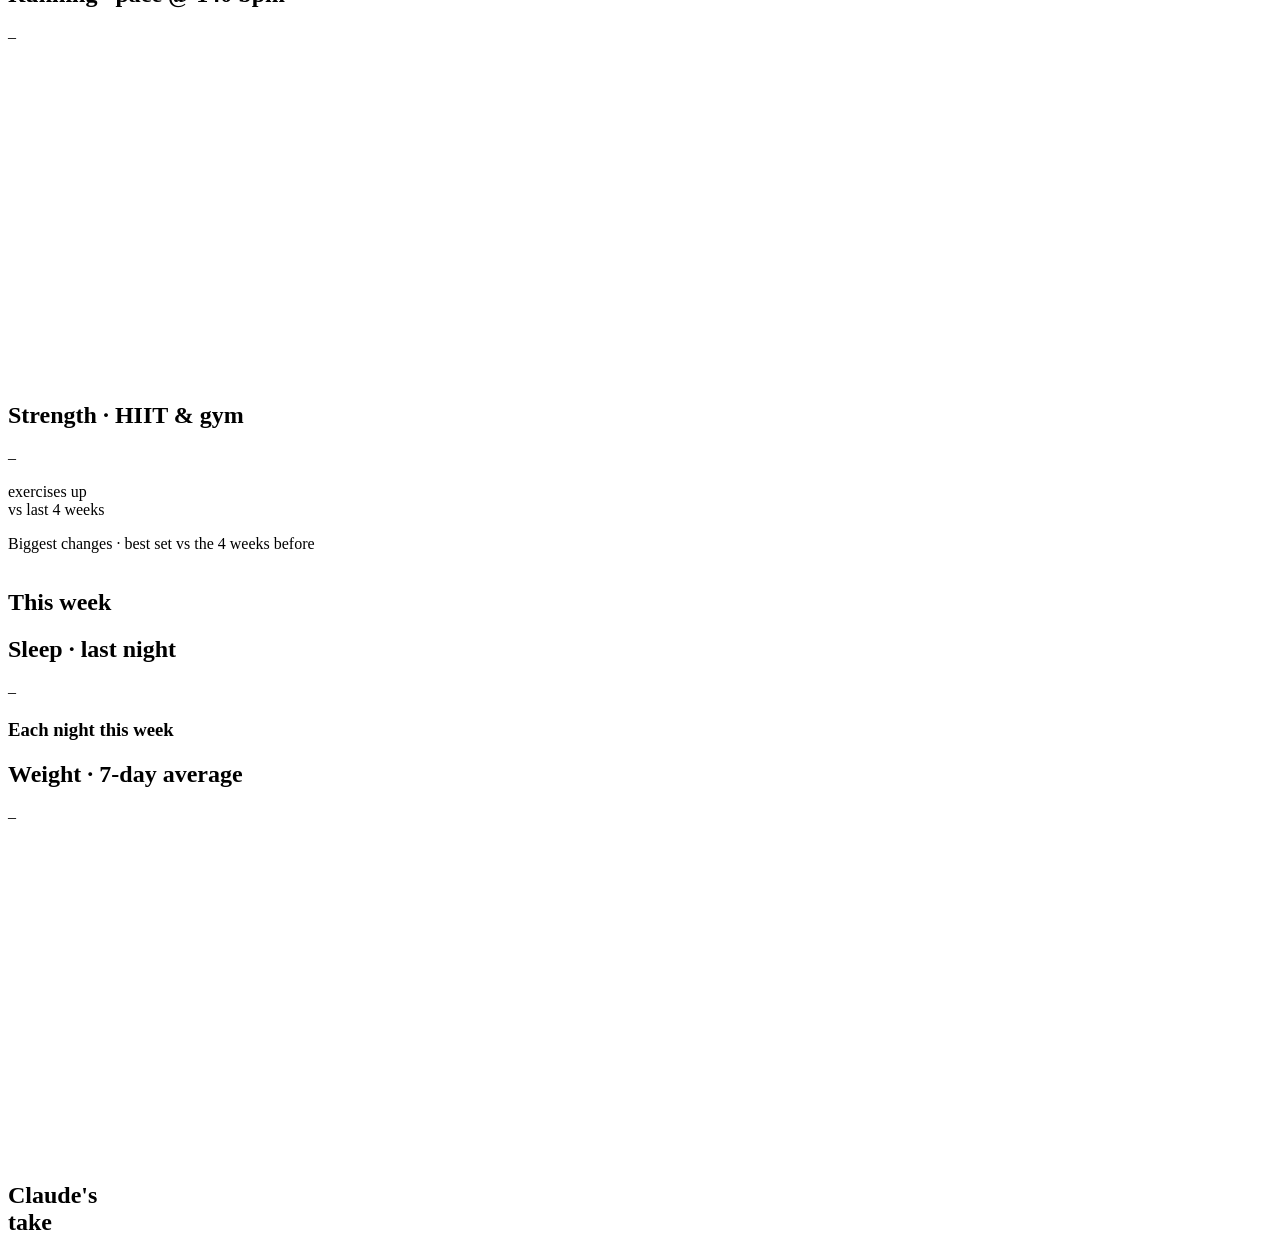
==== commit 6be3b81b: "Remove the tortoise mascot Co-Authored-By: Claude Opus 5.5 <noreply@anthropic.com>" ====
--- a/app/steady/static/index.html
+++ b/app/steady/static/index.html
@@ -74,29 +74,6 @@
         </svg>
         <p class="sk mid" id="gauge-word">…</p>
         <p class="note" id="gauge-line"></p>
-        <!-- Shelly, the steady tortoise: jogs when fresh, walks when normal, naps in its shell when strained -->
-        <svg class="mascot" viewBox="0 0 170 92" aria-hidden="true">
-          <defs><pattern id="mh" width="5" height="5" patternUnits="userSpaceOnUse" patternTransform="rotate(40)"><path d="M0 0 V5" stroke="#55524C" stroke-width="1.1"/></pattern></defs>
-          <path class="m-ground" d="M6 84 C40 82 70 85 100 83 C130 82 150 84 164 83"/>
-          <g class="m-speed"><path d="M4 48 H18 M2 58 H14 M8 68 H20"/></g>
-          <g class="m-body">
-            <path class="m-tail" d="M33 70 L22 67"/>
-            <g class="m-head">
-              <path d="M114 64 C120 58 124 54 128 51"/>
-              <path d="M127 51 C125 40 143 34 150 44 C155 52 148 60 137 59 C131 58 128 55 127 51Z"/>
-              <circle class="m-eye" cx="142" cy="45" r="1.8"/>
-              <path d="M141 53 Q145 55 149 51"/>
-              <path class="m-band" d="M129 44 C134 37 145 36 150 42"/>
-            </g>
-            <path class="m-shell" d="M30 72 C28 36 70 18 92 26 C110 32 122 50 122 72 C98 77 54 77 30 72Z"/>
-            <g class="m-legs">
-              <path class="m-back" d="M46 71 C43 80 45 85 54 84 L58 72"/>
-              <path class="m-front" d="M102 71 C104 80 108 85 117 83 L113 70"/>
-            </g>
-            <path class="m-scutes" d="M58 44 L74 36 L92 41 L96 56 L78 63 L60 58 Z M60 58 L48 72 M78 63 L78 75 M96 56 L110 71 M58 44 L42 50 M92 41 L104 36"/>
-          </g>
-          <g class="m-zzz"><path d="M128 40 H138 L128 50 H138 M144 22 H151 L144 29 H151 M156 8 H161 L156 13 H161"/></g>
-        </svg>
       </section>
 
       <section class="rule tile running">
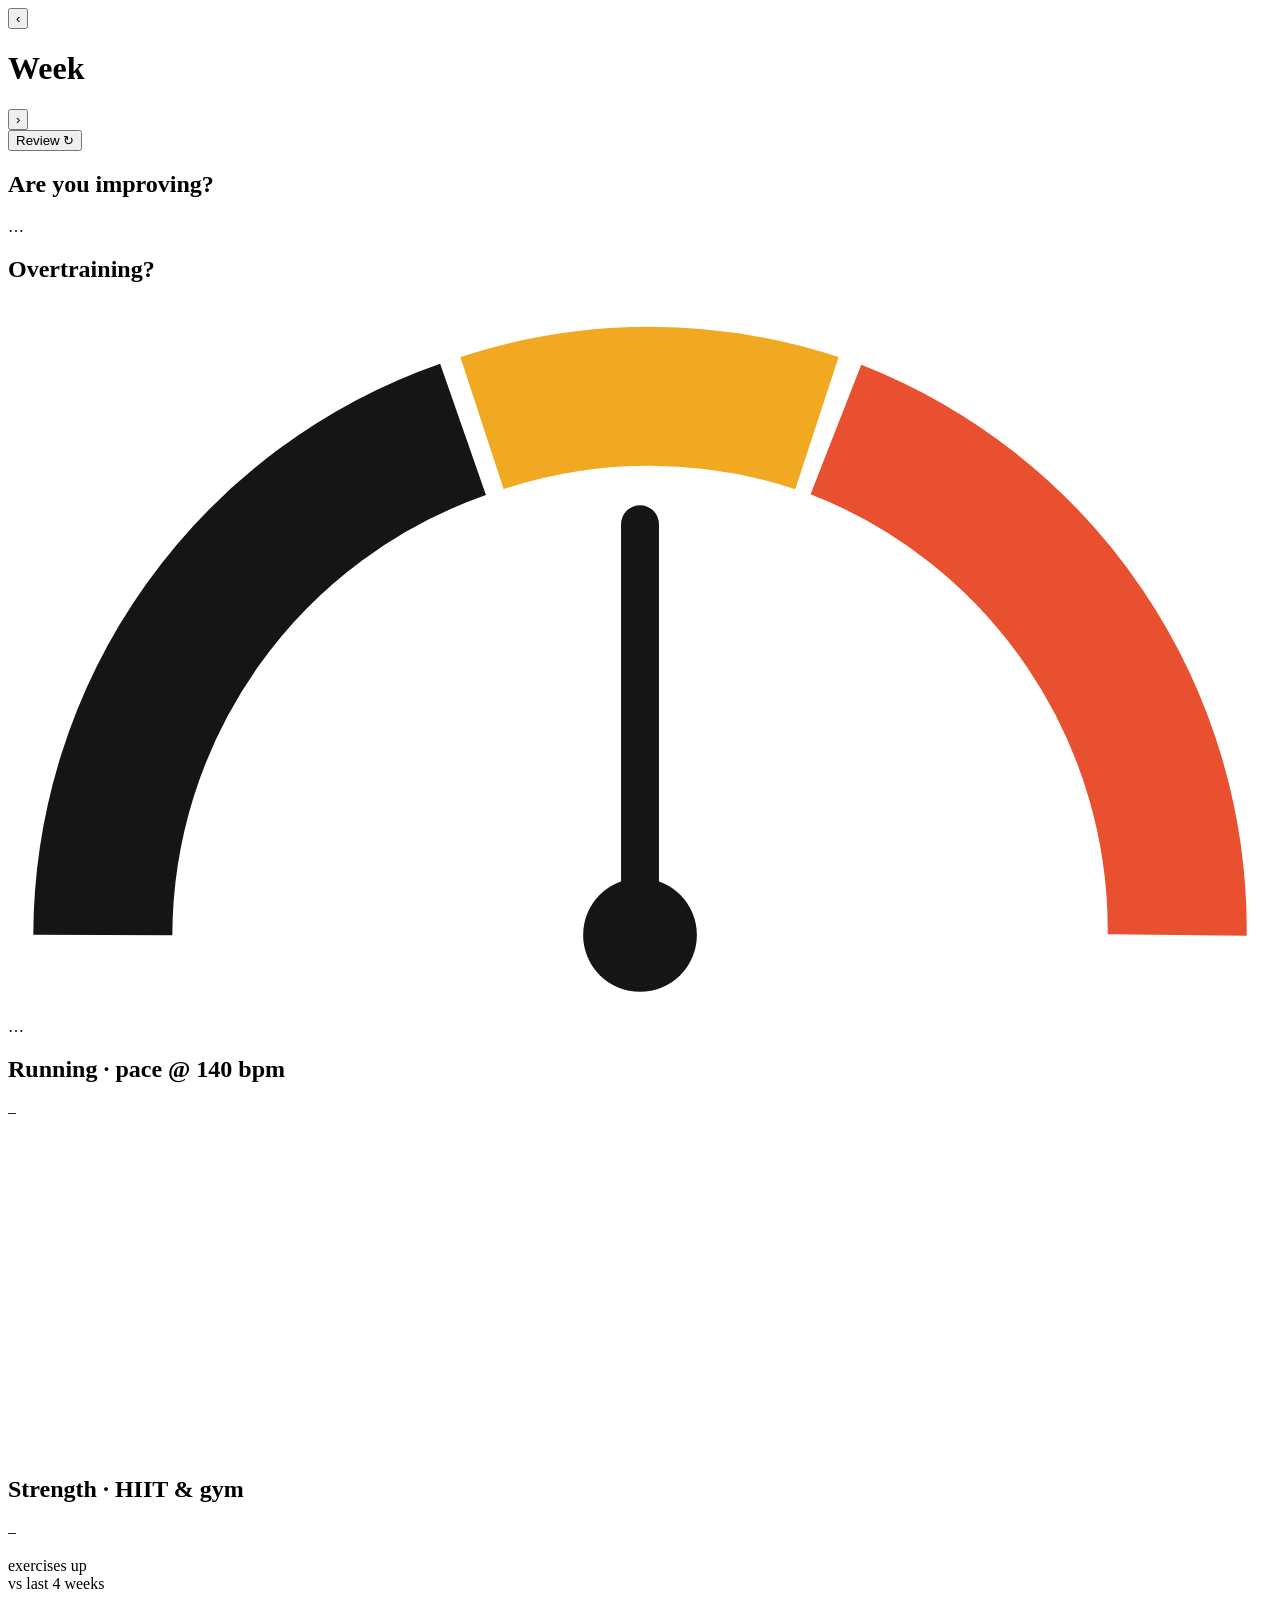
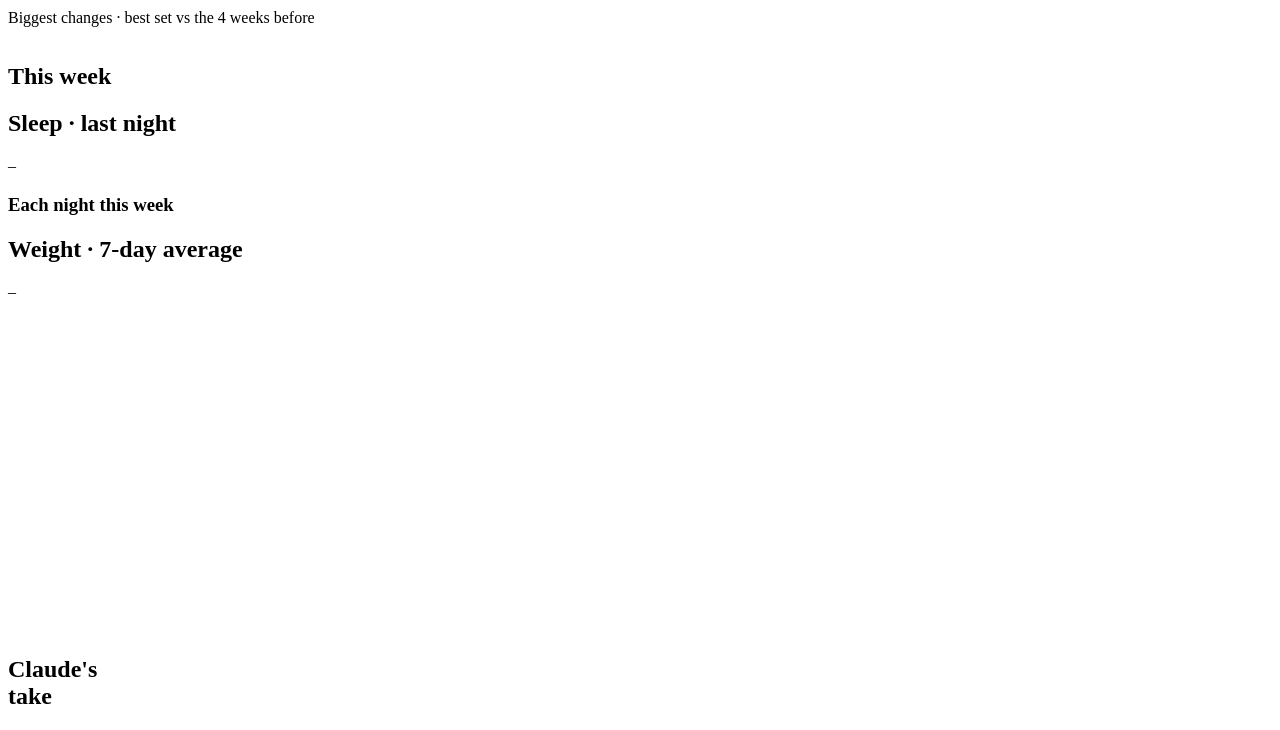
==== commit 2c01cc37: "Back to the mid-century colour-block look, keeping the new content Restores main's stylesheet, marku" ====
--- a/app/steady/static/index.html
+++ b/app/steady/static/index.html
@@ -8,25 +8,21 @@
   <link rel="stylesheet" href="/static/style.css">
 </head>
 <body>
-  <svg width="0" height="0" style="position:absolute" aria-hidden="true" focusable="false">
-    <filter id="rough-a"><feTurbulence type="fractalNoise" baseFrequency="0.03" numOctaves="2" seed="3"/><feDisplacementMap in="SourceGraphic" scale="4"/></filter>
-    <filter id="rough-b"><feTurbulence type="fractalNoise" baseFrequency="0.05" numOctaves="2" seed="11"/><feDisplacementMap in="SourceGraphic" scale="3"/></filter>
-  </svg>
   <main class="mc">
-    <header class="bar rule-line">
+    <header class="bar">
       <div class="wkname">
-        <button class="arrow" id="prev" aria-label="Previous week"><svg viewBox="0 0 24 24" aria-hidden="true"><path d="M15 4 C11 8 8 10 6 12 C9 14 12 17 15 20"/></svg></button>
-        <h1 class="sk" id="weekno">Week</h1>
-        <button class="arrow" id="next" aria-label="Next week"><svg viewBox="0 0 24 24" aria-hidden="true"><path d="M9 4 C13 8 16 10 18 12 C15 14 12 17 9 20"/></svg></button>
+        <button class="arrow" id="prev" aria-label="Previous week">‹</button>
+        <h1 class="anton" id="weekno">Week</h1>
+        <button class="arrow" id="next" aria-label="Next week">›</button>
       </div>
       <div class="meta">
         <span class="cap" id="dates"></span>
         <span class="sync" id="sync"></span>
       </div>
-      <button class="primary" id="review-btn" aria-expanded="false" aria-controls="review-panel">Review</button>
+      <button class="primary" id="review-btn" aria-expanded="false" aria-controls="review-panel">Review ↻</button>
     </header>
 
-    <section class="rule panel" id="review-panel" hidden>
+    <section class="panel" id="review-panel" hidden>
       <form id="review-form">
         <fieldset>
           <legend class="note">Write a review for</legend>
@@ -44,58 +40,49 @@
     </section>
 
     <div class="grid">
-      <section class="rule tile verdict">
-        <h2 class="cap">Are you improving?</h2>
-        <div class="verdict-word">
-          <p class="sk big" id="verdict">…</p>
-          <svg class="scribble" viewBox="0 0 300 120" preserveAspectRatio="none" aria-hidden="true"><path d="M40 70 C30 26 250 10 284 52 C306 92 120 118 44 92 C6 78 18 40 96 26 C150 16 214 18 250 30"/></svg>
+      <section class="tile verdict">
+        <div class="v-main">
+          <h2 class="cap">Are you improving?</h2>
+          <p class="anton big" id="verdict">…</p>
+          <p class="note" id="verdict-line"></p>
+          <span class="disc d1" aria-hidden="true"></span><span class="disc d2" aria-hidden="true"></span>
         </div>
-        <p class="note annot" id="verdict-line"></p>
         <ul class="signals" id="signals" aria-label="What the verdict counts"></ul>
       </section>
 
-      <section class="rule tile gauge">
+      <section class="tile gauge">
         <h2 class="cap">Overtraining?</h2>
         <svg viewBox="0 0 200 110" id="gauge-svg" role="img" aria-labelledby="gauge-word">
-          <defs>
-            <pattern id="h1" width="7" height="7" patternUnits="userSpaceOnUse" patternTransform="rotate(45)"><line x1="0" y1="0" x2="0" y2="7" stroke="#2BA65A" stroke-width="3"/></pattern>
-            <pattern id="h2" width="5" height="5" patternUnits="userSpaceOnUse" patternTransform="rotate(-45)"><line x1="0" y1="0" x2="0" y2="5" stroke="#55524C" stroke-width="1.4"/></pattern>
-            <pattern id="h3" width="4" height="4" patternUnits="userSpaceOnUse" patternTransform="rotate(45)"><path d="M0 0V4M0 0H4" stroke="#1D1C1A" stroke-width="1.4"/></pattern>
-          </defs>
-          <g class="ink" filter="url(#rough-b)">
-            <path d="M15 100 A85 85 0 0 1 72 20 L80 42 A62 62 0 0 0 38 100 Z" fill="url(#h1)"/>
-            <path d="M75 19 A85 85 0 0 1 128 19 L121 41 A62 62 0 0 0 81 41 Z" fill="url(#h2)"/>
-            <path d="M131 20 A85 85 0 0 1 185 100 L162 100 A62 62 0 0 0 122 42 Z" fill="url(#h3)"/>
-            <path d="M12 101 A88 88 0 0 1 188 101 M38 100 A62 62 0 0 1 162 100" fill="none" stroke="#1D1C1A" stroke-width="2"/>
-          </g>
-          <text x="26" y="116" class="g-l" text-anchor="middle">fresh</text><text x="174" y="116" class="g-l" text-anchor="middle">strained</text>
-          <line id="needle" x1="100" y1="100" x2="100" y2="35" stroke="#1D1C1A" stroke-width="3.5" stroke-linecap="round"/>
-          <circle cx="100" cy="100" r="6" fill="#1D1C1A"/>
+          <path d="M15 100 A85 85 0 0 1 72 20" fill="none" stroke="#151515" stroke-width="22"/>
+          <path d="M75 19 A85 85 0 0 1 128 19" fill="none" stroke="#F2A922" stroke-width="22"/>
+          <path d="M131 20 A85 85 0 0 1 185 100" fill="none" stroke="#E8502F" stroke-width="22"/>
+          <line id="needle" x1="100" y1="100" x2="100" y2="35" stroke="#151515" stroke-width="6" stroke-linecap="round"/>
+          <circle cx="100" cy="100" r="9" fill="#151515"/>
         </svg>
-        <p class="sk mid" id="gauge-word">…</p>
-        <p class="note" id="gauge-line"></p>
+        <p class="anton mid" id="gauge-word">…</p>
+        <p class="cap" id="gauge-line"></p>
       </section>
 
-      <section class="rule tile running">
+      <section class="tile running">
         <h2 class="cap">Running · pace @ 140 bpm</h2>
         <p class="num" id="pace">–</p>
         <svg viewBox="0 0 200 50" preserveAspectRatio="none" id="trend" aria-hidden="true"></svg>
-        <p class="note" id="pace-line"></p>
+        <p class="cap" id="pace-line"></p>
       </section>
 
-      <section class="rule tile strength">
+      <section class="tile strength">
         <div>
-          <h2 class="cap">Strength · HIIT &amp; gym</h2>
-          <p class="sk big" id="str-n">–</p>
-          <p class="note">exercises up<br>vs last 4 weeks</p>
+          <h2 class="cap pink">Strength · HIIT &amp; gym</h2>
+          <p class="anton big" id="str-n">–</p>
+          <p class="cap">exercises up<br>vs last 4 weeks</p>
         </div>
         <div>
-          <p class="cap">Biggest changes · best set vs the 4 weeks before</p>
+          <p class="note">Biggest changes · best set vs the 4 weeks before</p>
           <table class="ex"><tbody id="str-rows"></tbody></table>
         </div>
       </section>
 
-      <section class="rule tile week">
+      <section class="tile week">
         <div class="week-head">
           <h2 class="note" id="week-sum">This week</h2>
           <p class="note pair" id="pair" hidden></p>
@@ -103,39 +90,39 @@
         <ol class="wk" id="days"></ol>
       </section>
 
-      <section class="rule tile sleep">
+      <section class="tile sleep">
         <div>
           <h2 class="cap">Sleep · last night</h2>
           <p class="num" id="slept">–</p>
-          <p class="note" id="sleep-score"></p>
+          <p class="cap" id="sleep-score"></p>
           <div class="stages" id="stages" aria-hidden="true"></div>
           <ul class="stage-key" id="stage-key"></ul>
         </div>
         <div>
           <h3 class="cap">Each night this week</h3>
           <ol class="nights" id="nights"></ol>
-          <p class="note" id="sleep-line"></p>
+          <p class="cap" id="sleep-line"></p>
         </div>
       </section>
 
-      <section class="rule tile weight">
+      <section class="tile weight">
         <h2 class="cap">Weight · 7-day average</h2>
         <p class="num" id="kg">–</p>
         <svg viewBox="0 0 200 50" preserveAspectRatio="none" id="wtrend" aria-hidden="true"></svg>
-        <p class="note" id="kg-line"></p>
+        <p class="cap" id="kg-line"></p>
       </section>
 
-      <section class="rule tile take">
-        <h2 class="sk take-h">Claude's<br>take</h2>
+      <section class="tile take">
+        <h2 class="anton take-h">Claude's<br>take</h2>
         <div>
           <p id="take-text"></p>
-          <p class="note" id="take-meta"></p>
+          <p class="cap" id="take-meta"></p>
         </div>
       </section>
     </div>
 
-    <section class="rule past" id="past" hidden>
-      <h2 class="sk">Past reviews</h2>
+    <section class="past" id="past" hidden>
+      <h2 class="anton">Past reviews</h2>
       <div id="past-list"></div>
     </section>
   </main>
